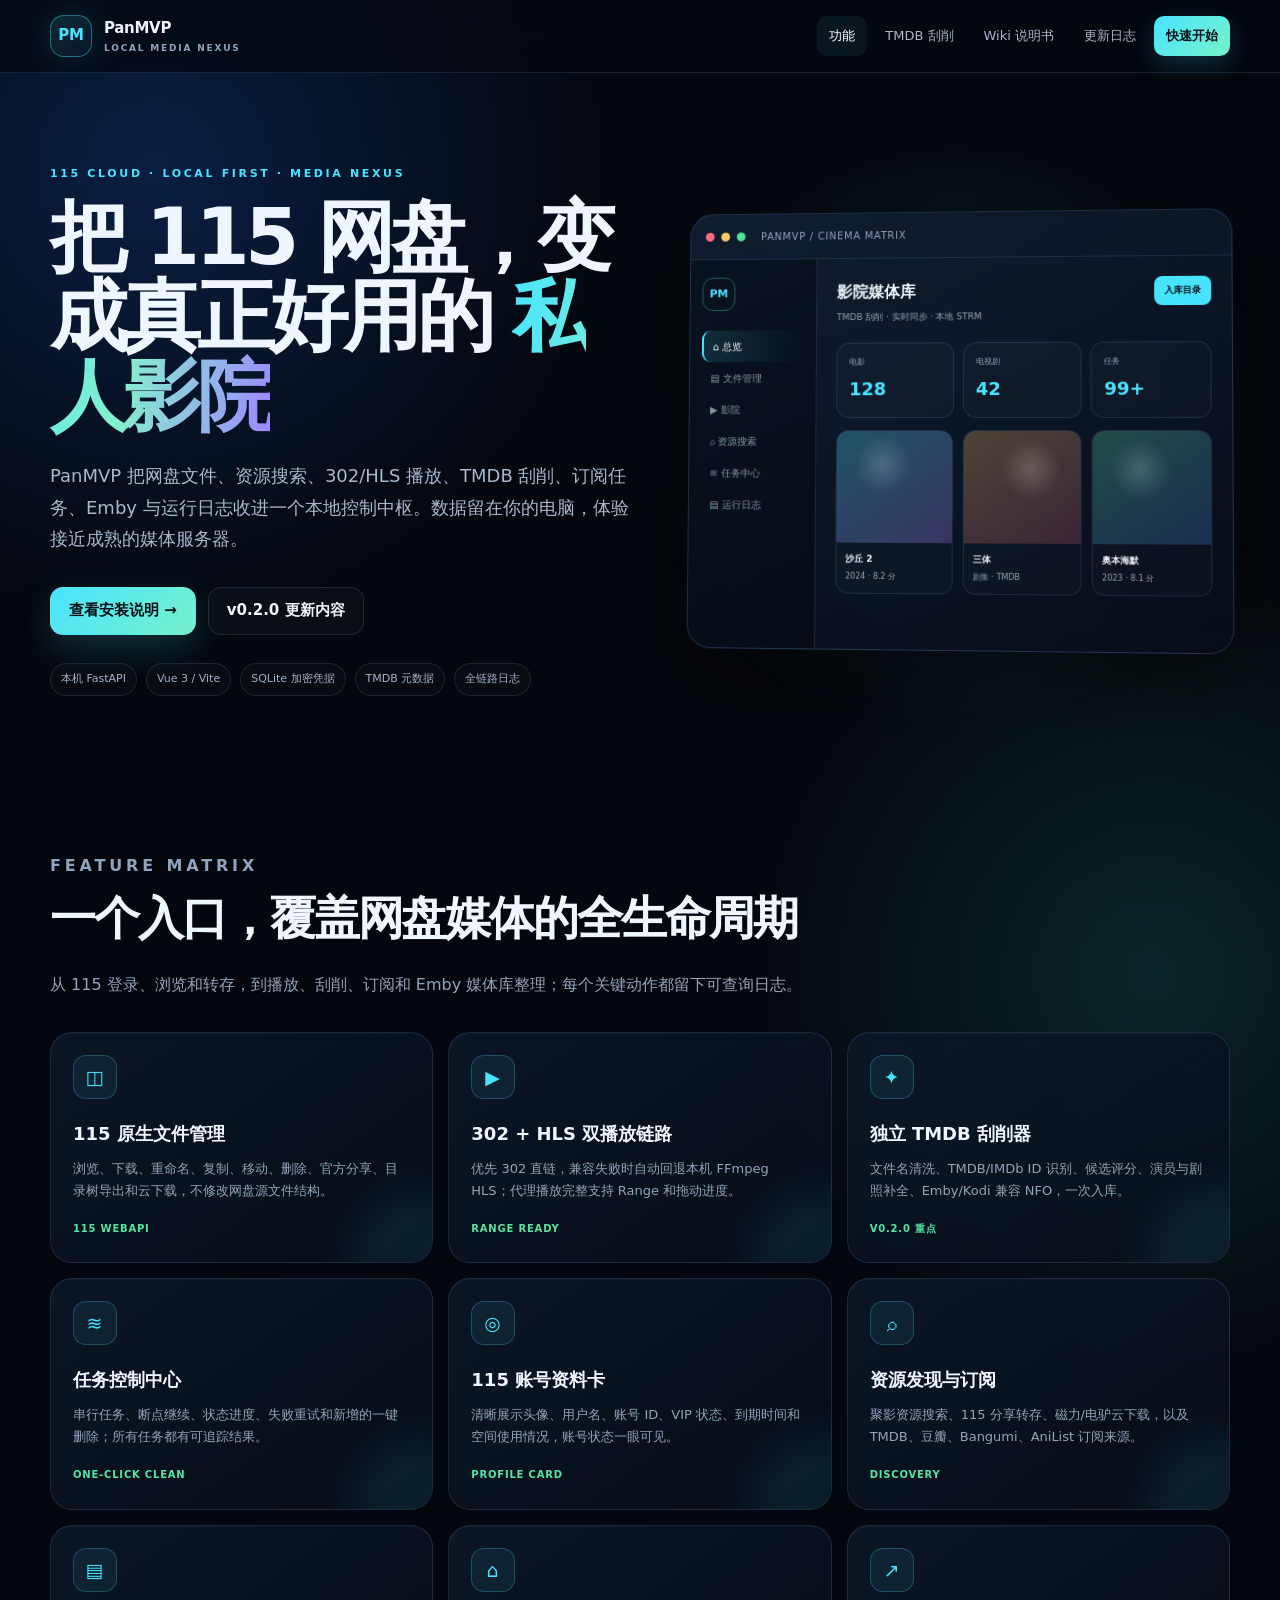
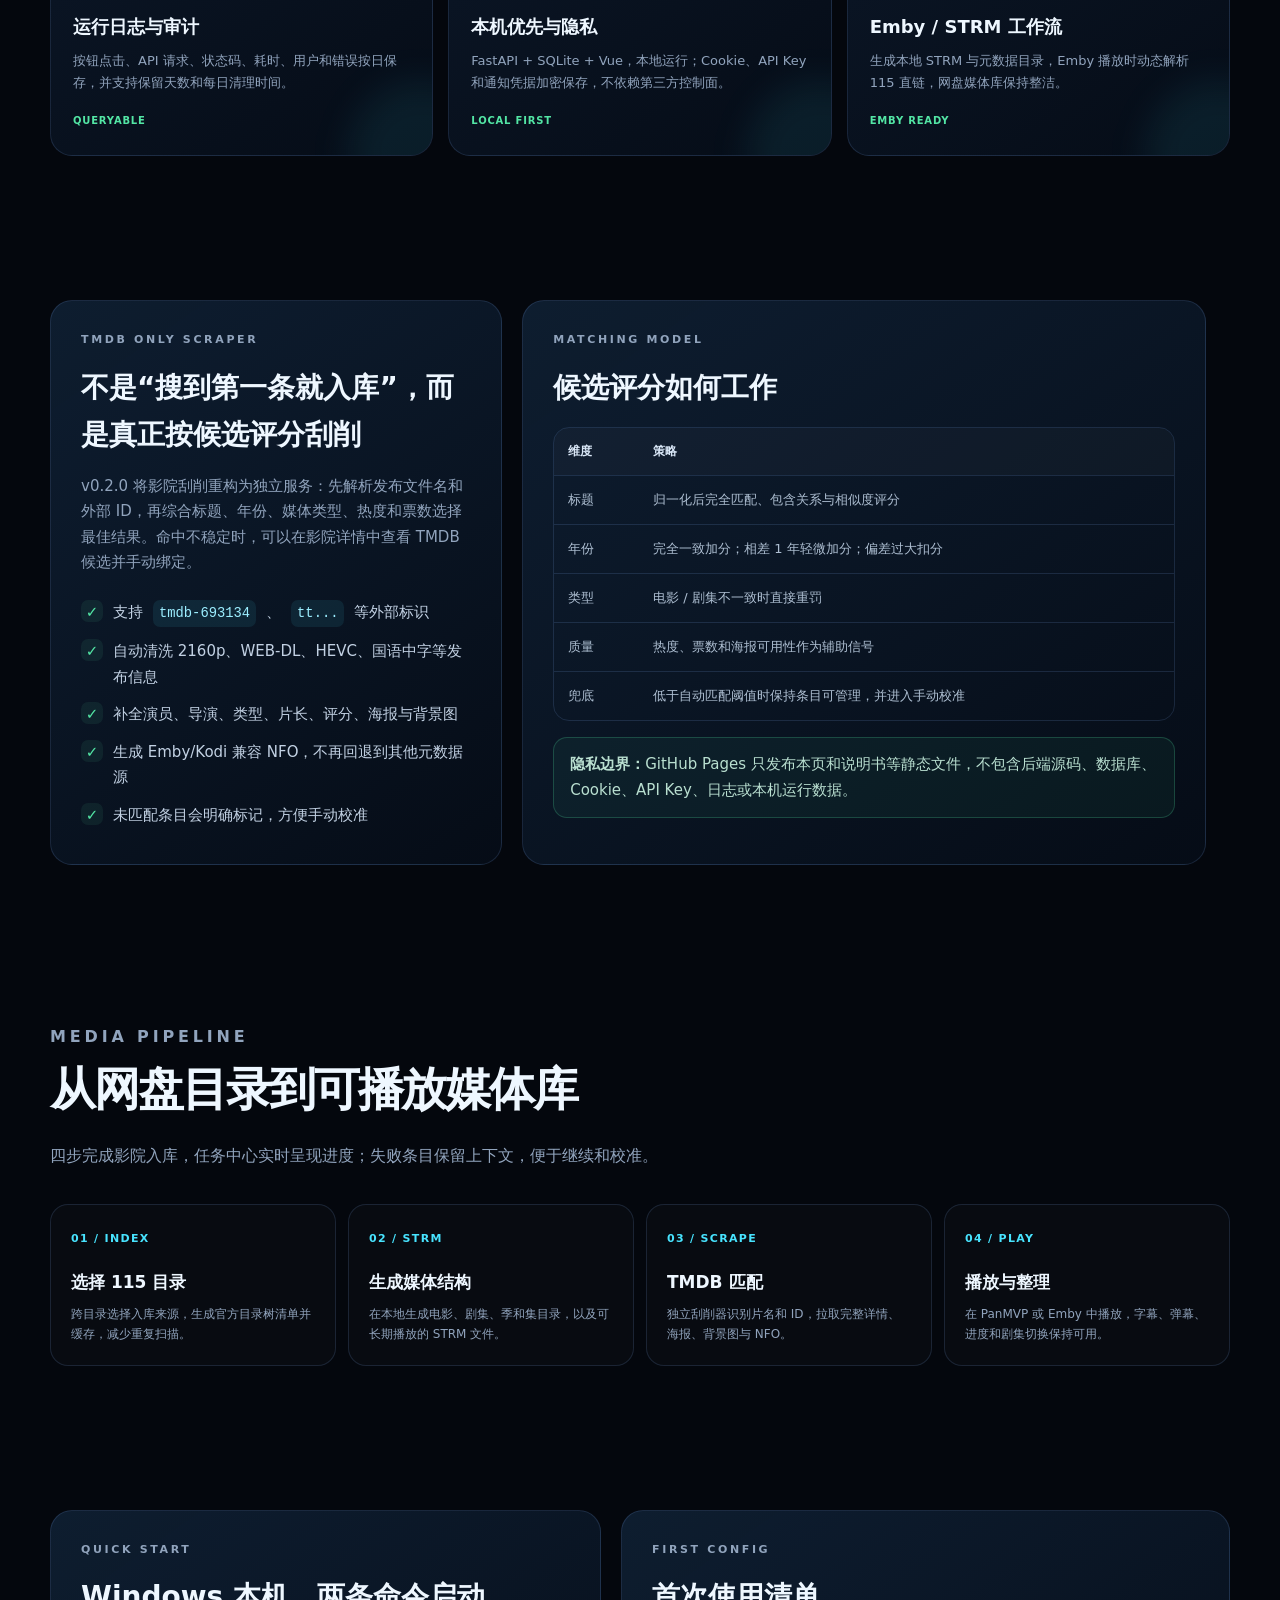
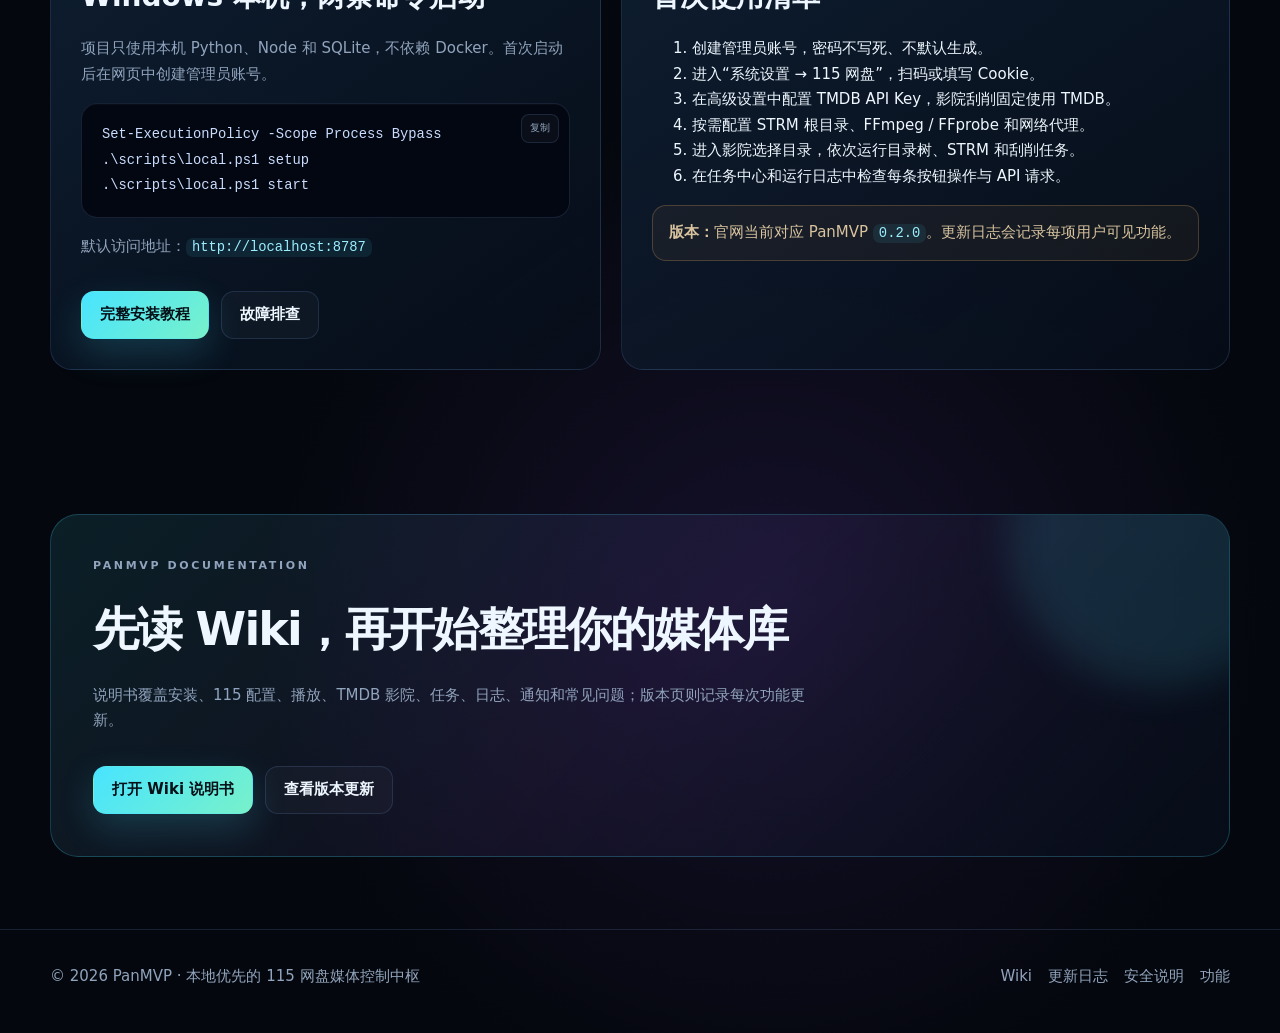
==== index.html @ 7ef70c84 "feat: publish PanMVP official site v0.2.0" ====
<!doctype html>
<html lang="zh-CN">
<head>
  <meta charset="utf-8" />
  <meta name="viewport" content="width=device-width, initial-scale=1" />
  <meta name="theme-color" content="#04070d" />
  <meta name="description" content="PanMVP 是本地优先的 115 网盘媒体网关，整合文件管理、TMDB 影院刮削、302/HLS 播放、订阅、Emby 与全链路运行日志。" />
  <title>PanMVP · 本地优先的 115 网盘私人影院</title>
  <link rel="icon" href="data:image/svg+xml,<svg xmlns=%22http://www.w3.org/2000/svg%22 viewBox=%220 0 64 64%22><rect width=%2264%22 height=%2264%22 rx=%2218%22 fill=%22%2307101c%22/><path d=%22M16 42V22h7l9 12 9-12h7v20h-7V32l-9 12-9-12v10z%22 fill=%22%2348e4ff%22/></svg>" />
  <link rel="stylesheet" href="./assets/styles.css" />
</head>
<body data-page="home">
  <header class="site-header">
    <div class="container header-inner">
      <a class="brand" href="./index.html" aria-label="PanMVP 首页">
        <span class="brand-mark">PM</span>
        <span>PanMVP<small>LOCAL MEDIA NEXUS</small></span>
      </a>
      <button class="nav-toggle" type="button" aria-label="打开导航" aria-expanded="false">☰</button>
      <nav class="site-nav" aria-label="主导航">
        <a class="active" href="#features">功能</a>
        <a href="#scraping">TMDB 刮削</a>
        <a href="./guide.html">Wiki 说明书</a>
        <a href="./changelog.html">更新日志</a>
        <a class="nav-cta" href="#quickstart">快速开始</a>
      </nav>
    </div>
  </header>

  <main>
    <section class="hero">
      <div class="container hero-grid">
        <div>
          <p class="eyebrow">115 CLOUD · LOCAL FIRST · MEDIA NEXUS</p>
          <h1>把 115 网盘，变成真正好用的 <span>私人影院</span></h1>
          <p class="hero-copy">PanMVP 把网盘文件、资源搜索、302/HLS 播放、TMDB 刮削、订阅任务、Emby 与运行日志收进一个本地控制中枢。数据留在你的电脑，体验接近成熟的媒体服务器。</p>
          <div class="hero-actions">
            <a class="button primary" href="./guide.html#quickstart">查看安装说明 →</a>
            <a class="button" href="./changelog.html">v0.2.0 更新内容</a>
          </div>
          <div class="hero-badges">
            <span class="pill">本机 FastAPI</span>
            <span class="pill">Vue 3 / Vite</span>
            <span class="pill">SQLite 加密凭据</span>
            <span class="pill">TMDB 元数据</span>
            <span class="pill">全链路日志</span>
          </div>
        </div>

        <div class="hero-visual" aria-label="PanMVP 界面预览">
          <div class="app-window">
            <div class="window-bar">
              <i class="window-dot"></i><i class="window-dot"></i><i class="window-dot"></i>
              <span class="window-title">PANMVP / CINEMA MATRIX</span>
            </div>
            <div class="app-layout">
              <aside class="mock-nav">
                <div class="mock-logo">PM</div>
                <div class="mock-link active">⌂ 总览</div>
                <div class="mock-link">▤ 文件管理</div>
                <div class="mock-link">▶ 影院</div>
                <div class="mock-link">⌕ 资源搜索</div>
                <div class="mock-link">≋ 任务中心</div>
                <div class="mock-link">▤ 运行日志</div>
              </aside>
              <div class="mock-main">
                <div class="mock-head">
                  <div><h3>影院媒体库</h3><p>TMDB 刮削 · 实时同步 · 本地 STRM</p></div>
                  <span class="mock-button">入库目录</span>
                </div>
                <div class="mock-metrics">
                  <div class="mock-metric"><small>电影</small><strong>128</strong></div>
                  <div class="mock-metric"><small>电视剧</small><strong>42</strong></div>
                  <div class="mock-metric"><small>任务</small><strong>99+</strong></div>
                </div>
                <div class="mock-cards">
                  <article class="mock-card"><div class="mock-poster"></div><div><strong>沙丘 2</strong><span>2024 · 8.2 分</span></div></article>
                  <article class="mock-card"><div class="mock-poster"></div><div><strong>三体</strong><span>剧集 · TMDB</span></div></article>
                  <article class="mock-card"><div class="mock-poster"></div><div><strong>奥本海默</strong><span>2023 · 8.1 分</span></div></article>
                </div>
              </div>
            </div>
          </div>
        </div>
      </div>
    </section>

    <section class="section" id="features">
      <div class="container">
        <div class="section-head">
          <p class="eyebrow">FEATURE MATRIX</p>
          <h2>一个入口，覆盖网盘媒体的全生命周期</h2>
          <p>从 115 登录、浏览和转存，到播放、刮削、订阅和 Emby 媒体库整理；每个关键动作都留下可查询日志。</p>
        </div>
        <div class="feature-grid">
          <article class="feature-card"><div class="feature-icon">◫</div><h3>115 原生文件管理</h3><p>浏览、下载、重命名、复制、移动、删除、官方分享、目录树导出和云下载，不修改网盘源文件结构。</p><span class="tag">115 WEBAPI</span></article>
          <article class="feature-card"><div class="feature-icon">▶</div><h3>302 + HLS 双播放链路</h3><p>优先 302 直链，兼容失败时自动回退本机 FFmpeg HLS；代理播放完整支持 Range 和拖动进度。</p><span class="tag">RANGE READY</span></article>
          <article class="feature-card"><div class="feature-icon">✦</div><h3>独立 TMDB 刮削器</h3><p>文件名清洗、TMDB/IMDb ID 识别、候选评分、演员与剧照补全、Emby/Kodi 兼容 NFO，一次入库。</p><span class="tag">V0.2.0 重点</span></article>
          <article class="feature-card"><div class="feature-icon">≋</div><h3>任务控制中心</h3><p>串行任务、断点继续、状态进度、失败重试和新增的一键删除；所有任务都有可追踪结果。</p><span class="tag">ONE-CLICK CLEAN</span></article>
          <article class="feature-card"><div class="feature-icon">◎</div><h3>115 账号资料卡</h3><p>清晰展示头像、用户名、账号 ID、VIP 状态、到期时间和空间使用情况，账号状态一眼可见。</p><span class="tag">PROFILE CARD</span></article>
          <article class="feature-card"><div class="feature-icon">⌕</div><h3>资源发现与订阅</h3><p>聚影资源搜索、115 分享转存、磁力/电驴云下载，以及 TMDB、豆瓣、Bangumi、AniList 订阅来源。</p><span class="tag">DISCOVERY</span></article>
          <article class="feature-card"><div class="feature-icon">▤</div><h3>运行日志与审计</h3><p>按钮点击、API 请求、状态码、耗时、用户和错误按日保存，并支持保留天数和每日清理时间。</p><span class="tag">QUERYABLE</span></article>
          <article class="feature-card"><div class="feature-icon">⌂</div><h3>本机优先与隐私</h3><p>FastAPI + SQLite + Vue，本地运行；Cookie、API Key 和通知凭据加密保存，不依赖第三方控制面。</p><span class="tag">LOCAL FIRST</span></article>
          <article class="feature-card"><div class="feature-icon">↗</div><h3>Emby / STRM 工作流</h3><p>生成本地 STRM 与元数据目录，Emby 播放时动态解析 115 直链，网盘媒体库保持整洁。</p><span class="tag">EMBY READY</span></article>
        </div>
      </div>
    </section>

    <section class="section" id="scraping">
      <div class="container split">
        <div class="spotlight">
          <p class="eyebrow">TMDB ONLY SCRAPER</p>
          <h3>不是“搜到第一条就入库”，而是真正按候选评分刮削</h3>
          <p>v0.2.0 将影院刮削重构为独立服务：先解析发布文件名和外部 ID，再综合标题、年份、媒体类型、热度和票数选择最佳结果。命中不稳定时，可以在影院详情中查看 TMDB 候选并手动绑定。</p>
          <ul class="check-list">
            <li>支持 <code>tmdb-693134</code>、<code>tt...</code> 等外部标识</li>
            <li>自动清洗 2160p、WEB-DL、HEVC、国语中字等发布信息</li>
            <li>补全演员、导演、类型、片长、评分、海报与背景图</li>
            <li>生成 Emby/Kodi 兼容 NFO，不再回退到其他元数据源</li>
            <li>未匹配条目会明确标记，方便手动校准</li>
          </ul>
        </div>
        <div class="spotlight">
          <p class="eyebrow">MATCHING MODEL</p>
          <h3>候选评分如何工作</h3>
          <div class="table-wrap">
            <table>
              <thead><tr><th>维度</th><th>策略</th></tr></thead>
              <tbody>
                <tr><td>标题</td><td>归一化后完全匹配、包含关系与相似度评分</td></tr>
                <tr><td>年份</td><td>完全一致加分；相差 1 年轻微加分；偏差过大扣分</td></tr>
                <tr><td>类型</td><td>电影 / 剧集不一致时直接重罚</td></tr>
                <tr><td>质量</td><td>热度、票数和海报可用性作为辅助信号</td></tr>
                <tr><td>兜底</td><td>低于自动匹配阈值时保持条目可管理，并进入手动校准</td></tr>
              </tbody>
            </table>
          </div>
          <div class="notice safe"><strong>隐私边界：</strong>GitHub Pages 只发布本页和说明书等静态文件，不包含后端源码、数据库、Cookie、API Key、日志或本机运行数据。</div>
        </div>
      </div>
    </section>

    <section class="section">
      <div class="container">
        <div class="section-head">
          <p class="eyebrow">MEDIA PIPELINE</p>
          <h2>从网盘目录到可播放媒体库</h2>
          <p>四步完成影院入库，任务中心实时呈现进度；失败条目保留上下文，便于继续和校准。</p>
        </div>
        <div class="flow">
          <article class="flow-step"><b>01 / INDEX</b><h3>选择 115 目录</h3><p>跨目录选择入库来源，生成官方目录树清单并缓存，减少重复扫描。</p></article>
          <article class="flow-step"><b>02 / STRM</b><h3>生成媒体结构</h3><p>在本地生成电影、剧集、季和集目录，以及可长期播放的 STRM 文件。</p></article>
          <article class="flow-step"><b>03 / SCRAPE</b><h3>TMDB 匹配</h3><p>独立刮削器识别片名和 ID，拉取完整详情、海报、背景图与 NFO。</p></article>
          <article class="flow-step"><b>04 / PLAY</b><h3>播放与整理</h3><p>在 PanMVP 或 Emby 中播放，字幕、弹幕、进度和剧集切换保持可用。</p></article>
        </div>
      </div>
    </section>

    <section class="section" id="quickstart">
      <div class="container split">
        <div class="spotlight">
          <p class="eyebrow">QUICK START</p>
          <h3>Windows 本机，两条命令启动</h3>
          <p>项目只使用本机 Python、Node 和 SQLite，不依赖 Docker。首次启动后在网页中创建管理员账号。</p>
          <pre><code>Set-ExecutionPolicy -Scope Process Bypass
.\scripts\local.ps1 setup
.\scripts\local.ps1 start</code></pre>
          <p>默认访问地址：<code>http://localhost:8787</code></p>
          <div class="hero-actions"><a class="button primary" href="./guide.html#installation">完整安装教程</a><a class="button" href="./guide.html#troubleshooting">故障排查</a></div>
        </div>
        <div class="spotlight">
          <p class="eyebrow">FIRST CONFIG</p>
          <h3>首次使用清单</h3>
          <ol>
            <li>创建管理员账号，密码不写死、不默认生成。</li>
            <li>进入“系统设置 → 115 网盘”，扫码或填写 Cookie。</li>
            <li>在高级设置中配置 TMDB API Key，影院刮削固定使用 TMDB。</li>
            <li>按需配置 STRM 根目录、FFmpeg / FFprobe 和网络代理。</li>
            <li>进入影院选择目录，依次运行目录树、STRM 和刮削任务。</li>
            <li>在任务中心和运行日志中检查每条按钮操作与 API 请求。</li>
          </ol>
          <div class="notice"><strong>版本：</strong>官网当前对应 PanMVP <code>0.2.0</code>。更新日志会记录每项用户可见功能。</div>
        </div>
      </div>
    </section>

    <section class="section">
      <div class="container cta-band">
        <p class="eyebrow">PANMVP DOCUMENTATION</p>
        <h2>先读 Wiki，再开始整理你的媒体库</h2>
        <p>说明书覆盖安装、115 配置、播放、TMDB 影院、任务、日志、通知和常见问题；版本页则记录每次功能更新。</p>
        <div class="hero-actions"><a class="button primary" href="./guide.html">打开 Wiki 说明书</a><a class="button" href="./changelog.html">查看版本更新</a></div>
      </div>
    </section>
  </main>

  <footer class="site-footer">
    <div class="container footer-inner">
      <div>© <span data-year></span> PanMVP · 本地优先的 115 网盘媒体控制中枢</div>
      <div class="footer-links"><a href="./guide.html">Wiki</a><a href="./changelog.html">更新日志</a><a href="./guide.html#security">安全说明</a><a href="#features">功能</a></div>
    </div>
  </footer>
  <script src="./assets/site.js" defer></script>
</body>
</html>
---- assets/styles.css ----
:root {
  color-scheme: dark;
  --bg: #04070d;
  --bg-soft: #07101c;
  --panel: rgba(11, 22, 38, .78);
  --panel-strong: rgba(11, 24, 42, .94);
  --line: rgba(137, 180, 255, .15);
  --line-strong: rgba(72, 220, 255, .42);
  --text: #eef7ff;
  --muted: #91a4bd;
  --cyan: #48e4ff;
  --blue: #4f8dff;
  --green: #53e6a5;
  --violet: #a77bff;
  --orange: #ffbb63;
  --red: #ff6f8d;
  --shadow: 0 28px 80px rgba(0, 0, 0, .42);
  --radius: 22px;
  --max: 1180px;
}
* { box-sizing: border-box; }
html { scroll-behavior: smooth; }
body {
  margin: 0;
  min-height: 100vh;
  overflow-x: hidden;
  background:
    radial-gradient(circle at 12% 4%, rgba(31, 112, 255, .22), transparent 29rem),
    radial-gradient(circle at 90% 23%, rgba(58, 231, 213, .13), transparent 26rem),
    radial-gradient(circle at 60% 90%, rgba(144, 83, 255, .12), transparent 32rem),
    var(--bg);
  color: var(--text);
  font: 15px/1.7 Inter, "PingFang SC", "Microsoft YaHei", system-ui, -apple-system, sans-serif;
}
body::before {
  content: "";
  position: fixed;
  inset: 0;
  pointer-events: none;
  opacity: .34;
  background-image:
    linear-gradient(rgba(255,255,255,.022) 1px, transparent 1px),
    linear-gradient(90deg, rgba(255,255,255,.022) 1px, transparent 1px);
  background-size: 48px 48px;
  mask-image: linear-gradient(to bottom, black, transparent 86%);
}
a { color: inherit; text-decoration: none; }
button, input { font: inherit; }
button { color: inherit; }
img, svg { max-width: 100%; }
code, pre { font-family: "Cascadia Code", "SFMono-Regular", Consolas, monospace; }
pre {
  position: relative;
  margin: 16px 0;
  padding: 18px 20px;
  overflow: auto;
  border: 1px solid var(--line);
  border-radius: 16px;
  background: #030711;
  color: #c9ddff;
  box-shadow: inset 0 1px 0 rgba(255,255,255,.025);
}
code {
  padding: 2px 6px;
  border-radius: 7px;
  background: rgba(72, 228, 255, .085);
  color: #9ceeff;
  font-size: .92em;
}
pre code { padding: 0; background: transparent; color: inherit; }
.container { width: min(calc(100% - 40px), var(--max)); margin: 0 auto; }
.site-header {
  position: sticky;
  top: 0;
  z-index: 50;
  border-bottom: 1px solid var(--line);
  background: rgba(4, 8, 16, .76);
  backdrop-filter: blur(22px);
}
.header-inner { min-height: 72px; display: flex; align-items: center; gap: 24px; }
.brand { display: flex; align-items: center; gap: 12px; font-weight: 900; letter-spacing: -.02em; }
.brand-mark {
  width: 42px;
  height: 42px;
  display: grid;
  place-items: center;
  border: 1px solid rgba(72,228,255,.4);
  border-radius: 14px;
  color: var(--cyan);
  background: linear-gradient(145deg, rgba(72,228,255,.15), rgba(79,141,255,.08));
  box-shadow: 0 0 30px rgba(72,228,255,.13);
}
.brand small { display: block; color: var(--muted); font-size: 9px; letter-spacing: .2em; font-weight: 700; }
.site-nav { margin-left: auto; display: flex; align-items: center; gap: 6px; }
.site-nav a {
  padding: 9px 12px;
  border-radius: 10px;
  color: #a9b8cd;
  font-size: 13px;
  transition: .2s ease;
}
.site-nav a:hover, .site-nav a.active { color: white; background: rgba(72,228,255,.07); }
.site-nav .nav-cta {
  color: #061018;
  background: linear-gradient(135deg, var(--cyan), #78f1ca);
  font-weight: 800;
  box-shadow: 0 8px 24px rgba(72,228,255,.18);
}
.nav-toggle {
  display: none;
  margin-left: auto;
  width: 42px;
  height: 42px;
  border: 1px solid var(--line);
  border-radius: 12px;
  background: rgba(255,255,255,.025);
}
.hero { position: relative; padding: 92px 0 70px; }
.hero-grid { display: grid; grid-template-columns: minmax(0, 1.03fr) minmax(360px, .97fr); gap: 54px; align-items: center; }
.eyebrow { margin: 0 0 14px; color: var(--cyan); font-size: 11px; font-weight: 900; letter-spacing: .24em; text-transform: uppercase; }
.hero h1 { margin: 0; max-width: 760px; font-size: clamp(42px, 6.4vw, 78px); line-height: 1.02; letter-spacing: -.06em; }
.hero h1 span { color: transparent; background: linear-gradient(100deg, var(--cyan), #85f0cd 48%, #9d88ff); background-clip: text; -webkit-background-clip: text; }
.hero-copy { max-width: 690px; margin: 24px 0 0; color: #a8b8cf; font-size: 18px; line-height: 1.75; }
.hero-actions { display: flex; gap: 12px; flex-wrap: wrap; margin-top: 32px; }
.button {
  display: inline-flex;
  align-items: center;
  justify-content: center;
  gap: 8px;
  min-height: 48px;
  padding: 0 18px;
  border: 1px solid var(--line);
  border-radius: 13px;
  background: rgba(255,255,255,.026);
  cursor: pointer;
  font-weight: 760;
  transition: .22s ease;
}
.button:hover { transform: translateY(-2px); border-color: var(--line-strong); }
.button.primary { color: #051018; background: linear-gradient(135deg, var(--cyan), #78f1ca); border-color: transparent; box-shadow: 0 14px 36px rgba(72,228,255,.18); }
.hero-badges { display: flex; gap: 9px; flex-wrap: wrap; margin-top: 28px; }
.pill { padding: 6px 10px; border: 1px solid var(--line); border-radius: 999px; color: #9fb3cd; background: rgba(255,255,255,.02); font-size: 11px; }
.hero-visual { position: relative; }
.hero-visual::before { content: ""; position: absolute; inset: -20%; background: radial-gradient(circle, rgba(72,228,255,.16), transparent 62%); filter: blur(18px); }
.app-window {
  position: relative;
  overflow: hidden;
  border: 1px solid rgba(123,178,255,.19);
  border-radius: 24px;
  background: linear-gradient(155deg, rgba(15,29,49,.94), rgba(6,12,23,.94));
  box-shadow: var(--shadow);
  transform: perspective(1300px) rotateY(-4deg) rotateX(2deg);
}
.window-bar { display: flex; align-items: center; gap: 7px; height: 46px; padding: 0 15px; border-bottom: 1px solid var(--line); }
.window-dot { width: 9px; height: 9px; border-radius: 50%; background: #ff6d82; }
.window-dot:nth-child(2) { background: #ffca65; }
.window-dot:nth-child(3) { background: #51df9b; }
.window-title { margin-left: 9px; color: var(--muted); font-size: 10px; letter-spacing: .08em; }
.app-layout { display: grid; grid-template-columns: 130px 1fr; min-height: 392px; }
.mock-nav { padding: 18px 12px; border-right: 1px solid var(--line); background: rgba(2,7,14,.42); }
.mock-logo { width: 34px; height: 34px; display: grid; place-items: center; margin-bottom: 20px; border: 1px solid rgba(72,228,255,.35); border-radius: 11px; color: var(--cyan); font-size: 11px; font-weight: 900; }
.mock-link { height: 32px; display: flex; align-items: center; gap: 8px; padding: 0 9px; border-radius: 9px; color: #8395ad; font-size: 10px; }
.mock-link.active { color: white; background: linear-gradient(90deg, rgba(72,228,255,.13), transparent); border-left: 2px solid var(--cyan); }
.mock-main { padding: 20px; }
.mock-head { display: flex; justify-content: space-between; align-items: start; gap: 12px; }
.mock-head h3 { margin: 0; font-size: 16px; }
.mock-head p { margin: 5px 0 0; color: var(--muted); font-size: 9px; }
.mock-button { padding: 7px 10px; border-radius: 8px; color: #061018; background: var(--cyan); font-size: 9px; font-weight: 800; }
.mock-metrics { display: grid; grid-template-columns: repeat(3, 1fr); gap: 9px; margin-top: 18px; }
.mock-metric { padding: 12px; border: 1px solid var(--line); border-radius: 13px; background: rgba(255,255,255,.018); }
.mock-metric small { display: block; color: var(--muted); font-size: 8px; }
.mock-metric strong { display: block; margin-top: 5px; color: var(--cyan); font-size: 18px; }
.mock-cards { display: grid; grid-template-columns: repeat(3, 1fr); gap: 10px; margin-top: 12px; }
.mock-card { overflow: hidden; border: 1px solid var(--line); border-radius: 13px; background: rgba(255,255,255,.018); }
.mock-poster { height: 112px; background: linear-gradient(145deg, rgba(72,228,255,.28), rgba(167,123,255,.28)), radial-gradient(circle at 40% 30%, rgba(255,255,255,.2), transparent 28%); }
.mock-card:nth-child(2) .mock-poster { background: linear-gradient(145deg, rgba(255,187,99,.26), rgba(255,111,141,.18)), radial-gradient(circle at 58% 34%, rgba(255,255,255,.2), transparent 30%); }
.mock-card:nth-child(3) .mock-poster { background: linear-gradient(145deg, rgba(83,230,165,.25), rgba(79,141,255,.22)), radial-gradient(circle at 40% 34%, rgba(255,255,255,.2), transparent 30%); }
.mock-card div { padding: 9px; }
.mock-card strong { display: block; font-size: 9px; white-space: nowrap; overflow: hidden; text-overflow: ellipsis; }
.mock-card span { display: block; margin-top: 3px; color: var(--muted); font-size: 8px; }
.section { padding: 72px 0; }
.section-head { max-width: 760px; margin-bottom: 34px; }
.section-head h2 { margin: 0; font-size: clamp(30px, 4vw, 46px); letter-spacing: -.045em; }
.section-head p { margin: 14px 0 0; color: var(--muted); font-size: 16px; }
.feature-grid { display: grid; grid-template-columns: repeat(3, minmax(0, 1fr)); gap: 15px; }
.feature-card {
  position: relative;
  min-height: 220px;
  padding: 22px;
  overflow: hidden;
  border: 1px solid var(--line);
  border-radius: var(--radius);
  background: linear-gradient(145deg, rgba(13,25,43,.82), rgba(7,14,26,.78));
  box-shadow: inset 0 1px 0 rgba(255,255,255,.025);
  transition: .25s ease;
}
.feature-card:hover { transform: translateY(-4px); border-color: rgba(72,228,255,.3); box-shadow: 0 22px 60px rgba(0,0,0,.28); }
.feature-card::after { content: ""; position: absolute; width: 150px; height: 150px; right: -65px; bottom: -75px; border-radius: 50%; background: rgba(72,228,255,.08); filter: blur(18px); }
.feature-icon { width: 44px; height: 44px; display: grid; place-items: center; border: 1px solid rgba(72,228,255,.24); border-radius: 13px; color: var(--cyan); background: rgba(72,228,255,.07); font-size: 19px; }
.feature-card h3 { margin: 20px 0 8px; font-size: 18px; }
.feature-card p { margin: 0; color: var(--muted); font-size: 13px; }
.feature-card .tag { display: inline-block; margin-top: 18px; color: var(--green); font-size: 10px; font-weight: 800; letter-spacing: .08em; }
.split { display: grid; grid-template-columns: .95fr 1.05fr; gap: 20px; align-items: stretch; }
.spotlight { padding: 30px; border: 1px solid var(--line); border-radius: var(--radius); background: linear-gradient(145deg, rgba(16,33,54,.86), rgba(7,14,26,.78)); }
.spotlight h3 { margin: 0 0 12px; font-size: 28px; }
.spotlight p { color: var(--muted); }
.check-list { display: grid; gap: 12px; padding: 0; margin: 24px 0 0; list-style: none; }
.check-list li { display: flex; gap: 10px; color: #c2d1e3; }
.check-list li::before { content: "✓"; flex: none; width: 22px; height: 22px; display: grid; place-items: center; border-radius: 7px; color: var(--green); background: rgba(83,230,165,.08); font-weight: 900; }
.flow { display: grid; grid-template-columns: repeat(4, 1fr); gap: 12px; }
.flow-step { min-height: 160px; padding: 20px; border: 1px solid var(--line); border-radius: 18px; background: rgba(255,255,255,.018); }
.flow-step b { color: var(--cyan); font-size: 11px; letter-spacing: .12em; }
.flow-step h3 { margin: 18px 0 7px; font-size: 17px; }
.flow-step p { margin: 0; color: var(--muted); font-size: 12px; }
.quote {
  padding: 26px 28px;
  border: 1px solid rgba(83,230,165,.2);
  border-radius: var(--radius);
  background: linear-gradient(135deg, rgba(83,230,165,.08), rgba(72,228,255,.04));
}
.quote strong { color: var(--green); }
.quote p { margin: 8px 0 0; color: #b8c9dc; }
.cta-band { position: relative; overflow: hidden; padding: 42px; border: 1px solid rgba(72,228,255,.22); border-radius: 28px; background: linear-gradient(135deg, rgba(72,228,255,.11), rgba(167,123,255,.08), rgba(7,14,26,.88)); }
.cta-band::after { content: ""; position: absolute; width: 300px; height: 300px; right: -80px; top: -130px; border-radius: 50%; background: rgba(72,228,255,.12); filter: blur(20px); }
.cta-band h2 { position: relative; margin: 0; font-size: clamp(28px, 4vw, 46px); letter-spacing: -.04em; }
.cta-band p { position: relative; max-width: 720px; color: var(--muted); }
.cta-band .hero-actions { position: relative; }
.site-footer { padding: 34px 0 44px; border-top: 1px solid var(--line); color: var(--muted); }
.footer-inner { display: flex; align-items: center; justify-content: space-between; gap: 20px; flex-wrap: wrap; }
.footer-links { display: flex; gap: 16px; flex-wrap: wrap; }
.footer-links a:hover { color: var(--cyan); }
.doc-layout { display: grid; grid-template-columns: 250px minmax(0, 1fr); gap: 28px; padding: 44px 0 72px; }
.doc-sidebar { position: sticky; top: 96px; align-self: start; padding: 16px; border: 1px solid var(--line); border-radius: 18px; background: rgba(9,18,31,.74); backdrop-filter: blur(16px); }
.doc-sidebar strong { display: block; margin: 4px 8px 12px; font-size: 12px; color: #c9d8ea; }
.doc-sidebar a { display: block; padding: 8px 9px; border-radius: 9px; color: var(--muted); font-size: 12px; }
.doc-sidebar a:hover { color: white; background: rgba(72,228,255,.07); }
.doc-content { min-width: 0; }
.doc-hero { padding: 32px; border: 1px solid var(--line); border-radius: 24px; background: linear-gradient(145deg, rgba(14,29,48,.84), rgba(7,14,26,.8)); }
.doc-hero h1 { margin: 0; font-size: clamp(34px, 5vw, 56px); letter-spacing: -.05em; }
.doc-hero p { max-width: 760px; margin: 14px 0 0; color: var(--muted); }
.doc-section { scroll-margin-top: 100px; margin-top: 22px; padding: 26px; border: 1px solid var(--line); border-radius: 20px; background: rgba(9,18,31,.63); }
.doc-section h2 { margin: 0 0 14px; font-size: 26px; }
.doc-section h3 { margin: 26px 0 8px; font-size: 18px; }
.doc-section p, .doc-section li { color: #aebfd2; }
.doc-section ul, .doc-section ol { padding-left: 20px; }
.notice { margin: 16px 0; padding: 14px 16px; border: 1px solid rgba(255,187,99,.22); border-radius: 14px; background: rgba(255,187,99,.055); color: #d9c49f; }
.notice.safe { border-color: rgba(83,230,165,.22); background: rgba(83,230,165,.055); color: #b9dfd0; }
.table-wrap { overflow: auto; margin: 16px 0; border: 1px solid var(--line); border-radius: 16px; }
table { width: 100%; border-collapse: collapse; min-width: 620px; }
th, td { padding: 13px 14px; border-bottom: 1px solid var(--line); text-align: left; vertical-align: top; }
th { color: #d9e7f7; background: rgba(255,255,255,.025); font-size: 12px; }
td { color: #aebfd2; font-size: 13px; }
tr:last-child td { border-bottom: 0; }
.copy-button { position: absolute; top: 10px; right: 10px; padding: 5px 8px; border: 1px solid var(--line); border-radius: 8px; color: var(--muted); background: rgba(255,255,255,.03); cursor: pointer; font-size: 10px; }
.copy-button:hover { color: var(--cyan); border-color: var(--line-strong); }
.release { position: relative; margin: 18px 0; padding: 26px 26px 26px 34px; border: 1px solid var(--line); border-radius: 20px; background: rgba(9,18,31,.65); }
.release::before { content: ""; position: absolute; left: 16px; top: 30px; width: 7px; height: 7px; border-radius: 50%; background: var(--cyan); box-shadow: 0 0 16px var(--cyan); }
.release h2 { margin: 0 0 4px; font-size: 25px; }
.release time { color: var(--muted); font-size: 12px; }
.release-grid { display: grid; grid-template-columns: repeat(3, 1fr); gap: 15px; margin-top: 22px; }
.release-grid div { padding: 16px; border: 1px solid var(--line); border-radius: 15px; background: rgba(255,255,255,.017); }
.release-grid strong { display: block; margin-bottom: 8px; color: var(--cyan); }
.release-grid ul { margin: 0; padding-left: 18px; color: var(--muted); font-size: 12px; }
.tag-new { display: inline-block; margin-left: 8px; padding: 3px 7px; border-radius: 999px; color: #04140f; background: var(--green); font-size: 9px; font-weight: 900; vertical-align: middle; }
.anchor-nav { display: none; }
@media (max-width: 980px) {
  .hero-grid, .split, .doc-layout { grid-template-columns: 1fr; }
  .hero { padding-top: 64px; }
  .hero-visual { max-width: 720px; }
  .app-window { transform: none; }
  .feature-grid { grid-template-columns: repeat(2, minmax(0, 1fr)); }
  .flow { grid-template-columns: repeat(2, 1fr); }
  .release-grid { grid-template-columns: 1fr; }
  .doc-sidebar { position: static; display: grid; grid-template-columns: repeat(2, 1fr); }
}
@media (max-width: 700px) {
  .container { width: min(calc(100% - 26px), var(--max)); }
  .header-inner { min-height: 64px; }
  .nav-toggle { display: block; }
  .site-nav { position: absolute; top: 64px; left: 13px; right: 13px; display: none; margin: 0; padding: 12px; border: 1px solid var(--line); border-radius: 16px; background: rgba(5,10,19,.97); box-shadow: var(--shadow); }
  .site-nav.open { display: grid; }
  .site-nav a { padding: 11px 12px; }
  .hero { padding: 52px 0 40px; }
  .hero h1 { font-size: 43px; }
  .hero-copy { font-size: 15px; }
  .app-layout { grid-template-columns: 82px 1fr; min-height: 330px; }
  .mock-nav { padding: 13px 7px; }
  .mock-link { padding: 0 6px; font-size: 8px; }
  .mock-main { padding: 14px; }
  .mock-cards { grid-template-columns: repeat(2, 1fr); }
  .mock-card:nth-child(3) { display: none; }
  .feature-grid, .flow { grid-template-columns: 1fr; }
  .feature-card { min-height: 0; }
  .section { padding: 52px 0; }
  .cta-band { padding: 28px 22px; }
  .doc-hero, .doc-section, .release { padding: 22px; }
  .doc-sidebar { grid-template-columns: 1fr; }
}
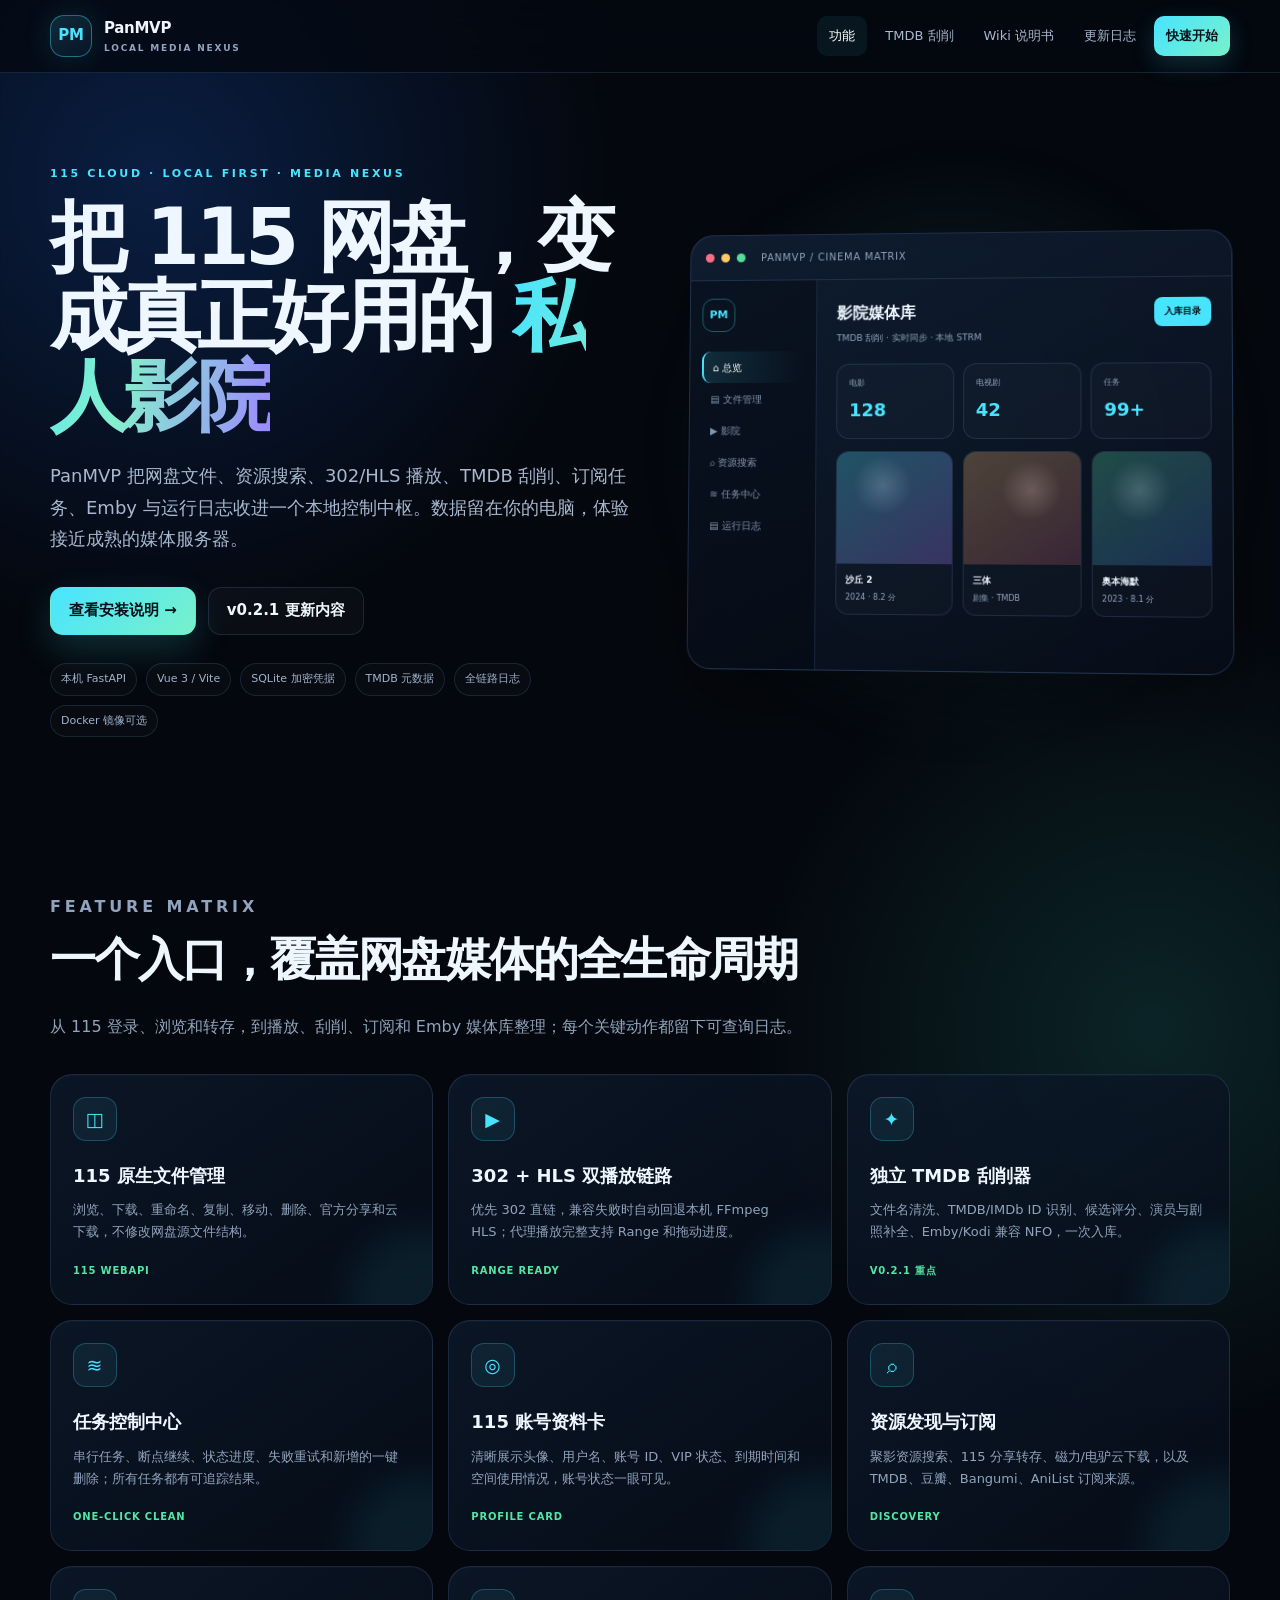
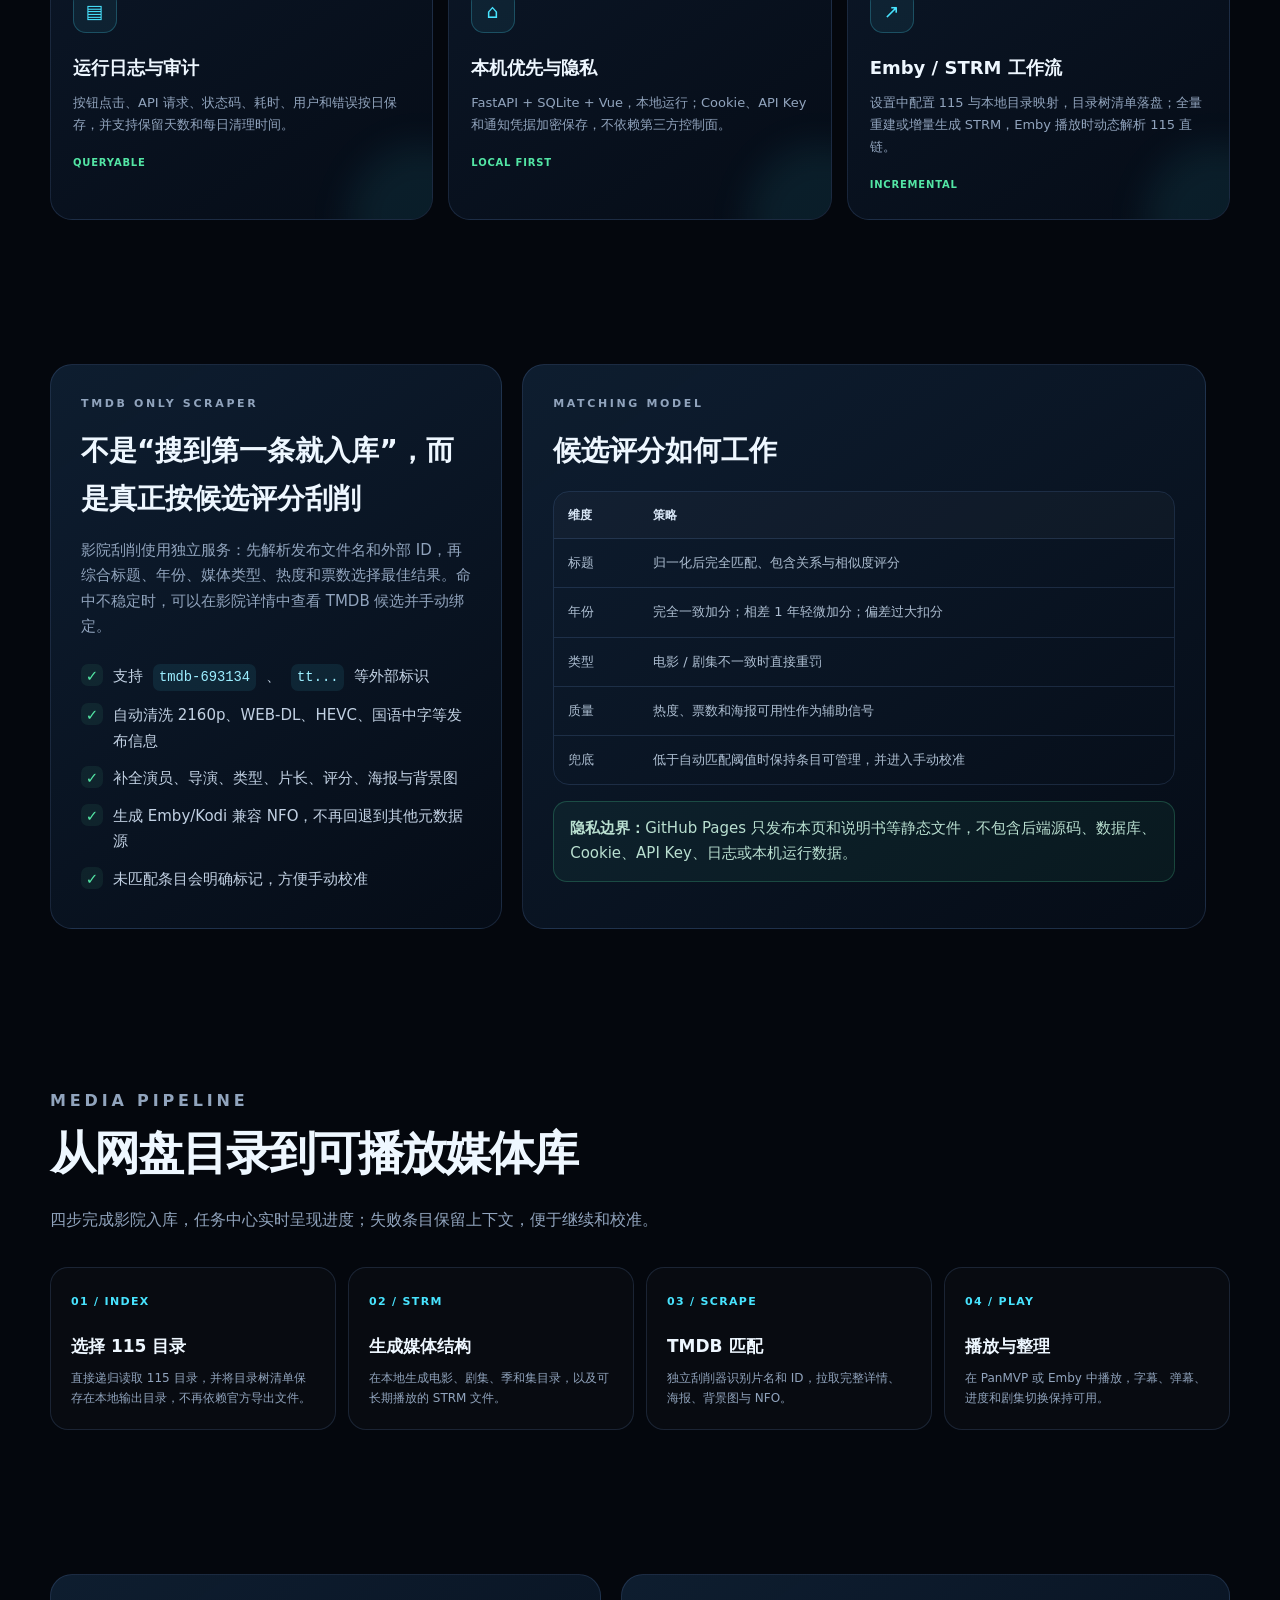
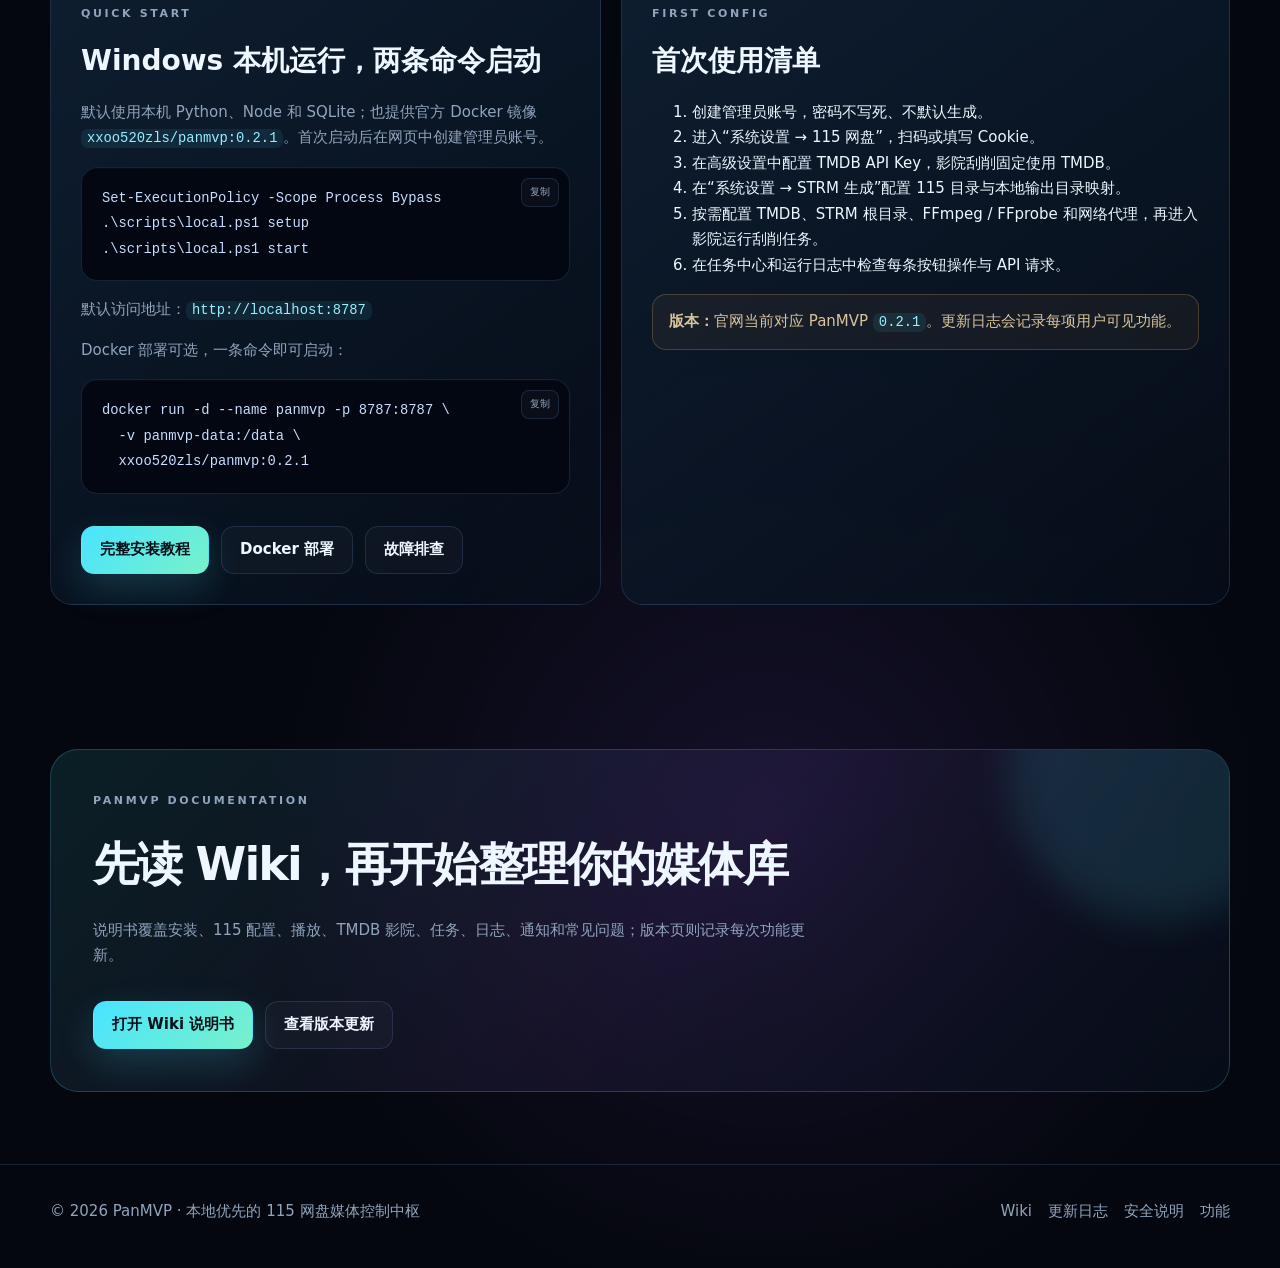
==== commit 0989b49d: "feat: 同步官网至 v0.2.1（含 Docker 镜像部署文档） - 首页、Wiki、版本页同步 v0.2.1 内容（目录树 STRM、115 资料卡） - Wiki 新增 Docker 镜像部" ====
--- a/index.html
+++ b/index.html
@@ -36,7 +36,7 @@
           <p class="hero-copy">PanMVP 把网盘文件、资源搜索、302/HLS 播放、TMDB 刮削、订阅任务、Emby 与运行日志收进一个本地控制中枢。数据留在你的电脑，体验接近成熟的媒体服务器。</p>
           <div class="hero-actions">
             <a class="button primary" href="./guide.html#quickstart">查看安装说明 →</a>
-            <a class="button" href="./changelog.html">v0.2.0 更新内容</a>
+            <a class="button" href="./changelog.html">v0.2.1 更新内容</a>
           </div>
           <div class="hero-badges">
             <span class="pill">本机 FastAPI</span>
@@ -44,6 +44,7 @@
             <span class="pill">SQLite 加密凭据</span>
             <span class="pill">TMDB 元数据</span>
             <span class="pill">全链路日志</span>
+            <span class="pill">Docker 镜像可选</span>
           </div>
         </div>
 
@@ -93,15 +94,15 @@
           <p>从 115 登录、浏览和转存，到播放、刮削、订阅和 Emby 媒体库整理；每个关键动作都留下可查询日志。</p>
         </div>
         <div class="feature-grid">
-          <article class="feature-card"><div class="feature-icon">◫</div><h3>115 原生文件管理</h3><p>浏览、下载、重命名、复制、移动、删除、官方分享、目录树导出和云下载，不修改网盘源文件结构。</p><span class="tag">115 WEBAPI</span></article>
+          <article class="feature-card"><div class="feature-icon">◫</div><h3>115 原生文件管理</h3><p>浏览、下载、重命名、复制、移动、删除、官方分享和云下载，不修改网盘源文件结构。</p><span class="tag">115 WEBAPI</span></article>
           <article class="feature-card"><div class="feature-icon">▶</div><h3>302 + HLS 双播放链路</h3><p>优先 302 直链，兼容失败时自动回退本机 FFmpeg HLS；代理播放完整支持 Range 和拖动进度。</p><span class="tag">RANGE READY</span></article>
-          <article class="feature-card"><div class="feature-icon">✦</div><h3>独立 TMDB 刮削器</h3><p>文件名清洗、TMDB/IMDb ID 识别、候选评分、演员与剧照补全、Emby/Kodi 兼容 NFO，一次入库。</p><span class="tag">V0.2.0 重点</span></article>
+          <article class="feature-card"><div class="feature-icon">✦</div><h3>独立 TMDB 刮削器</h3><p>文件名清洗、TMDB/IMDb ID 识别、候选评分、演员与剧照补全、Emby/Kodi 兼容 NFO，一次入库。</p><span class="tag">V0.2.1 重点</span></article>
           <article class="feature-card"><div class="feature-icon">≋</div><h3>任务控制中心</h3><p>串行任务、断点继续、状态进度、失败重试和新增的一键删除；所有任务都有可追踪结果。</p><span class="tag">ONE-CLICK CLEAN</span></article>
           <article class="feature-card"><div class="feature-icon">◎</div><h3>115 账号资料卡</h3><p>清晰展示头像、用户名、账号 ID、VIP 状态、到期时间和空间使用情况，账号状态一眼可见。</p><span class="tag">PROFILE CARD</span></article>
           <article class="feature-card"><div class="feature-icon">⌕</div><h3>资源发现与订阅</h3><p>聚影资源搜索、115 分享转存、磁力/电驴云下载，以及 TMDB、豆瓣、Bangumi、AniList 订阅来源。</p><span class="tag">DISCOVERY</span></article>
           <article class="feature-card"><div class="feature-icon">▤</div><h3>运行日志与审计</h3><p>按钮点击、API 请求、状态码、耗时、用户和错误按日保存，并支持保留天数和每日清理时间。</p><span class="tag">QUERYABLE</span></article>
           <article class="feature-card"><div class="feature-icon">⌂</div><h3>本机优先与隐私</h3><p>FastAPI + SQLite + Vue，本地运行；Cookie、API Key 和通知凭据加密保存，不依赖第三方控制面。</p><span class="tag">LOCAL FIRST</span></article>
-          <article class="feature-card"><div class="feature-icon">↗</div><h3>Emby / STRM 工作流</h3><p>生成本地 STRM 与元数据目录，Emby 播放时动态解析 115 直链，网盘媒体库保持整洁。</p><span class="tag">EMBY READY</span></article>
+          <article class="feature-card"><div class="feature-icon">↗</div><h3>Emby / STRM 工作流</h3><p>设置中配置 115 与本地目录映射，目录树清单落盘；全量重建或增量生成 STRM，Emby 播放时动态解析 115 直链。</p><span class="tag">INCREMENTAL</span></article>
         </div>
       </div>
     </section>
@@ -111,7 +112,7 @@
         <div class="spotlight">
           <p class="eyebrow">TMDB ONLY SCRAPER</p>
           <h3>不是“搜到第一条就入库”，而是真正按候选评分刮削</h3>
-          <p>v0.2.0 将影院刮削重构为独立服务：先解析发布文件名和外部 ID，再综合标题、年份、媒体类型、热度和票数选择最佳结果。命中不稳定时，可以在影院详情中查看 TMDB 候选并手动绑定。</p>
+          <p>影院刮削使用独立服务：先解析发布文件名和外部 ID，再综合标题、年份、媒体类型、热度和票数选择最佳结果。命中不稳定时，可以在影院详情中查看 TMDB 候选并手动绑定。</p>
           <ul class="check-list">
             <li>支持 <code>tmdb-693134</code>、<code>tt...</code> 等外部标识</li>
             <li>自动清洗 2160p、WEB-DL、HEVC、国语中字等发布信息</li>
@@ -148,7 +149,7 @@
           <p>四步完成影院入库，任务中心实时呈现进度；失败条目保留上下文，便于继续和校准。</p>
         </div>
         <div class="flow">
-          <article class="flow-step"><b>01 / INDEX</b><h3>选择 115 目录</h3><p>跨目录选择入库来源，生成官方目录树清单并缓存，减少重复扫描。</p></article>
+          <article class="flow-step"><b>01 / INDEX</b><h3>选择 115 目录</h3><p>直接递归读取 115 目录，并将目录树清单保存在本地输出目录，不再依赖官方导出文件。</p></article>
           <article class="flow-step"><b>02 / STRM</b><h3>生成媒体结构</h3><p>在本地生成电影、剧集、季和集目录，以及可长期播放的 STRM 文件。</p></article>
           <article class="flow-step"><b>03 / SCRAPE</b><h3>TMDB 匹配</h3><p>独立刮削器识别片名和 ID，拉取完整详情、海报、背景图与 NFO。</p></article>
           <article class="flow-step"><b>04 / PLAY</b><h3>播放与整理</h3><p>在 PanMVP 或 Emby 中播放，字幕、弹幕、进度和剧集切换保持可用。</p></article>
@@ -160,13 +161,17 @@
       <div class="container split">
         <div class="spotlight">
           <p class="eyebrow">QUICK START</p>
-          <h3>Windows 本机，两条命令启动</h3>
-          <p>项目只使用本机 Python、Node 和 SQLite，不依赖 Docker。首次启动后在网页中创建管理员账号。</p>
+          <h3>Windows 本机运行，两条命令启动</h3>
+          <p>默认使用本机 Python、Node 和 SQLite；也提供官方 Docker 镜像 <code>xxoo520zls/panmvp:0.2.1</code>。首次启动后在网页中创建管理员账号。</p>
           <pre><code>Set-ExecutionPolicy -Scope Process Bypass
 .\scripts\local.ps1 setup
 .\scripts\local.ps1 start</code></pre>
           <p>默认访问地址：<code>http://localhost:8787</code></p>
-          <div class="hero-actions"><a class="button primary" href="./guide.html#installation">完整安装教程</a><a class="button" href="./guide.html#troubleshooting">故障排查</a></div>
+          <p>Docker 部署可选，一条命令即可启动：</p>
+          <pre><code>docker run -d --name panmvp -p 8787:8787 \
+  -v panmvp-data:/data \
+  xxoo520zls/panmvp:0.2.1</code></pre>
+          <div class="hero-actions"><a class="button primary" href="./guide.html#installation">完整安装教程</a><a class="button" href="./guide.html#docker">Docker 部署</a><a class="button" href="./guide.html#troubleshooting">故障排查</a></div>
         </div>
         <div class="spotlight">
           <p class="eyebrow">FIRST CONFIG</p>
@@ -175,11 +180,11 @@
             <li>创建管理员账号，密码不写死、不默认生成。</li>
             <li>进入“系统设置 → 115 网盘”，扫码或填写 Cookie。</li>
             <li>在高级设置中配置 TMDB API Key，影院刮削固定使用 TMDB。</li>
-            <li>按需配置 STRM 根目录、FFmpeg / FFprobe 和网络代理。</li>
-            <li>进入影院选择目录，依次运行目录树、STRM 和刮削任务。</li>
+            <li>在“系统设置 → STRM 生成”配置 115 目录与本地输出目录映射。</li>
+            <li>按需配置 TMDB、STRM 根目录、FFmpeg / FFprobe 和网络代理，再进入影院运行刮削任务。</li>
             <li>在任务中心和运行日志中检查每条按钮操作与 API 请求。</li>
           </ol>
-          <div class="notice"><strong>版本：</strong>官网当前对应 PanMVP <code>0.2.0</code>。更新日志会记录每项用户可见功能。</div>
+          <div class="notice"><strong>版本：</strong>官网当前对应 PanMVP <code>0.2.1</code>。更新日志会记录每项用户可见功能。</div>
         </div>
       </div>
     </section>
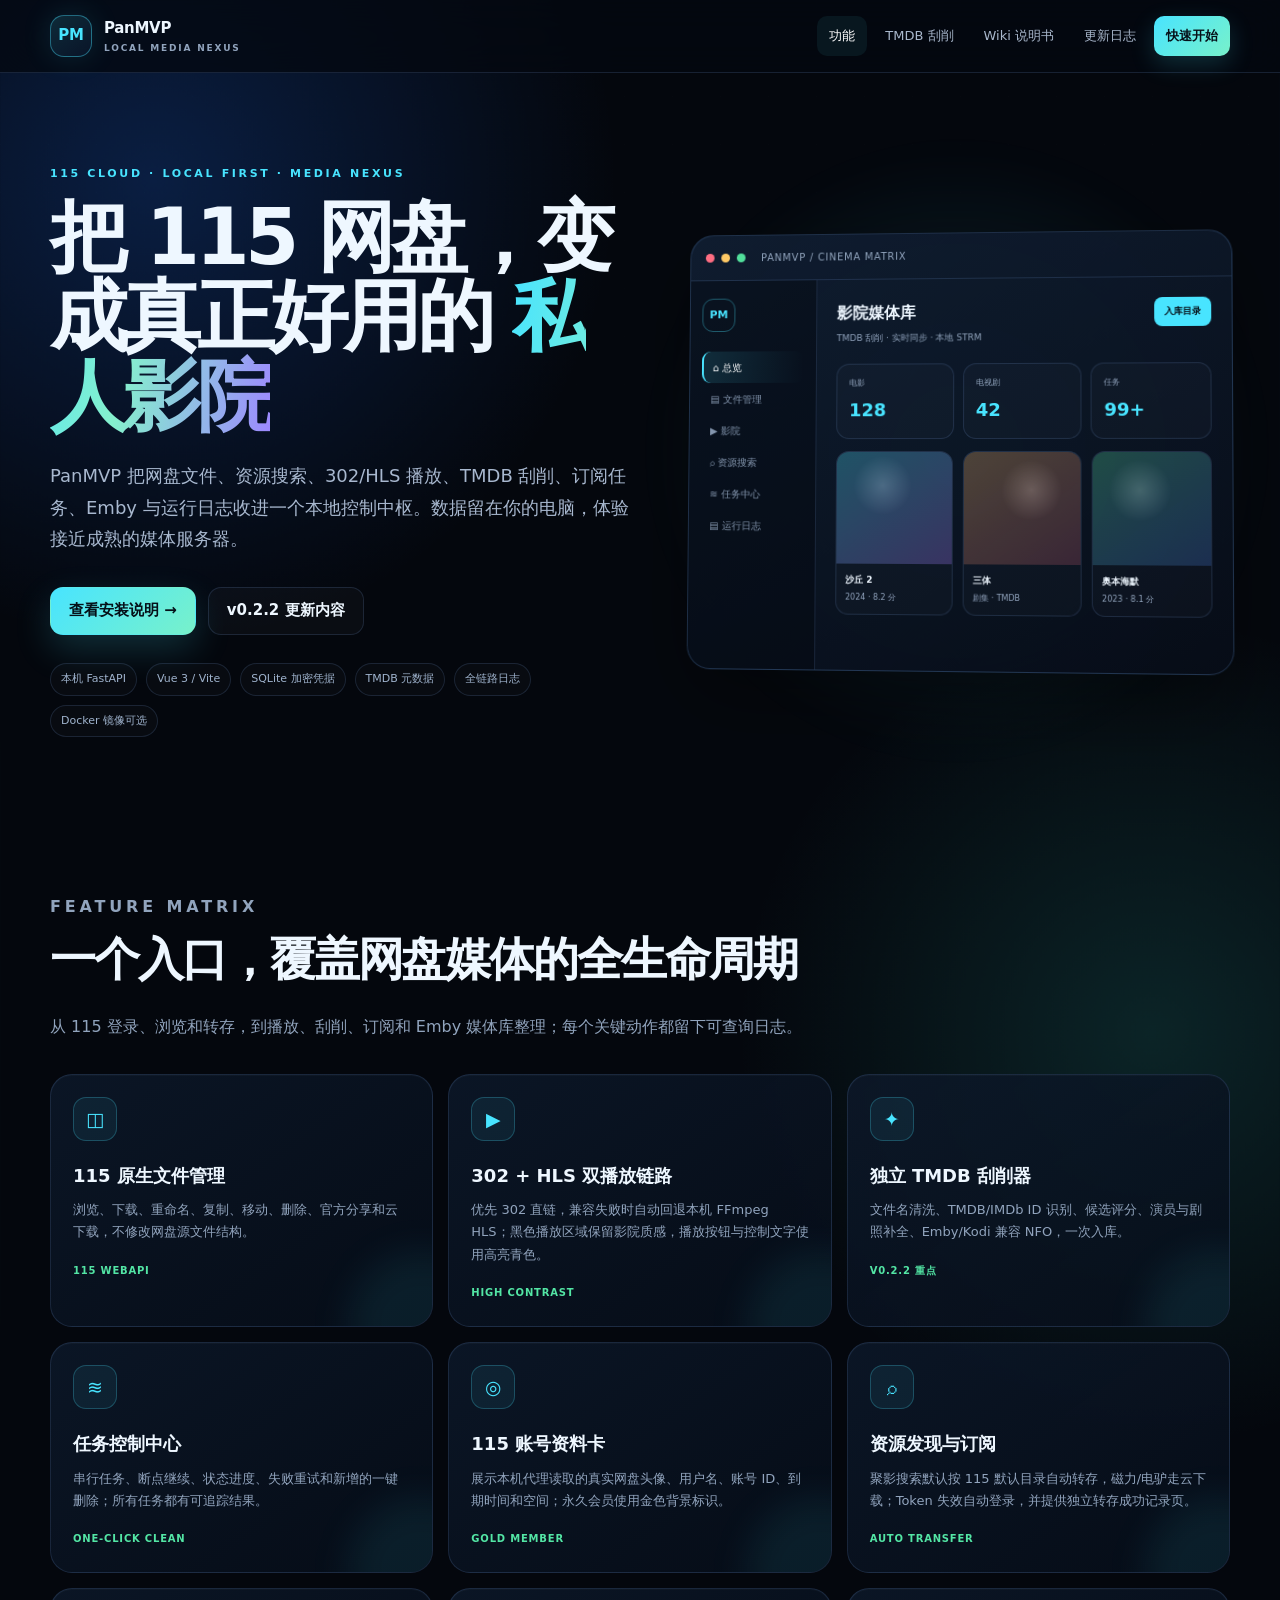
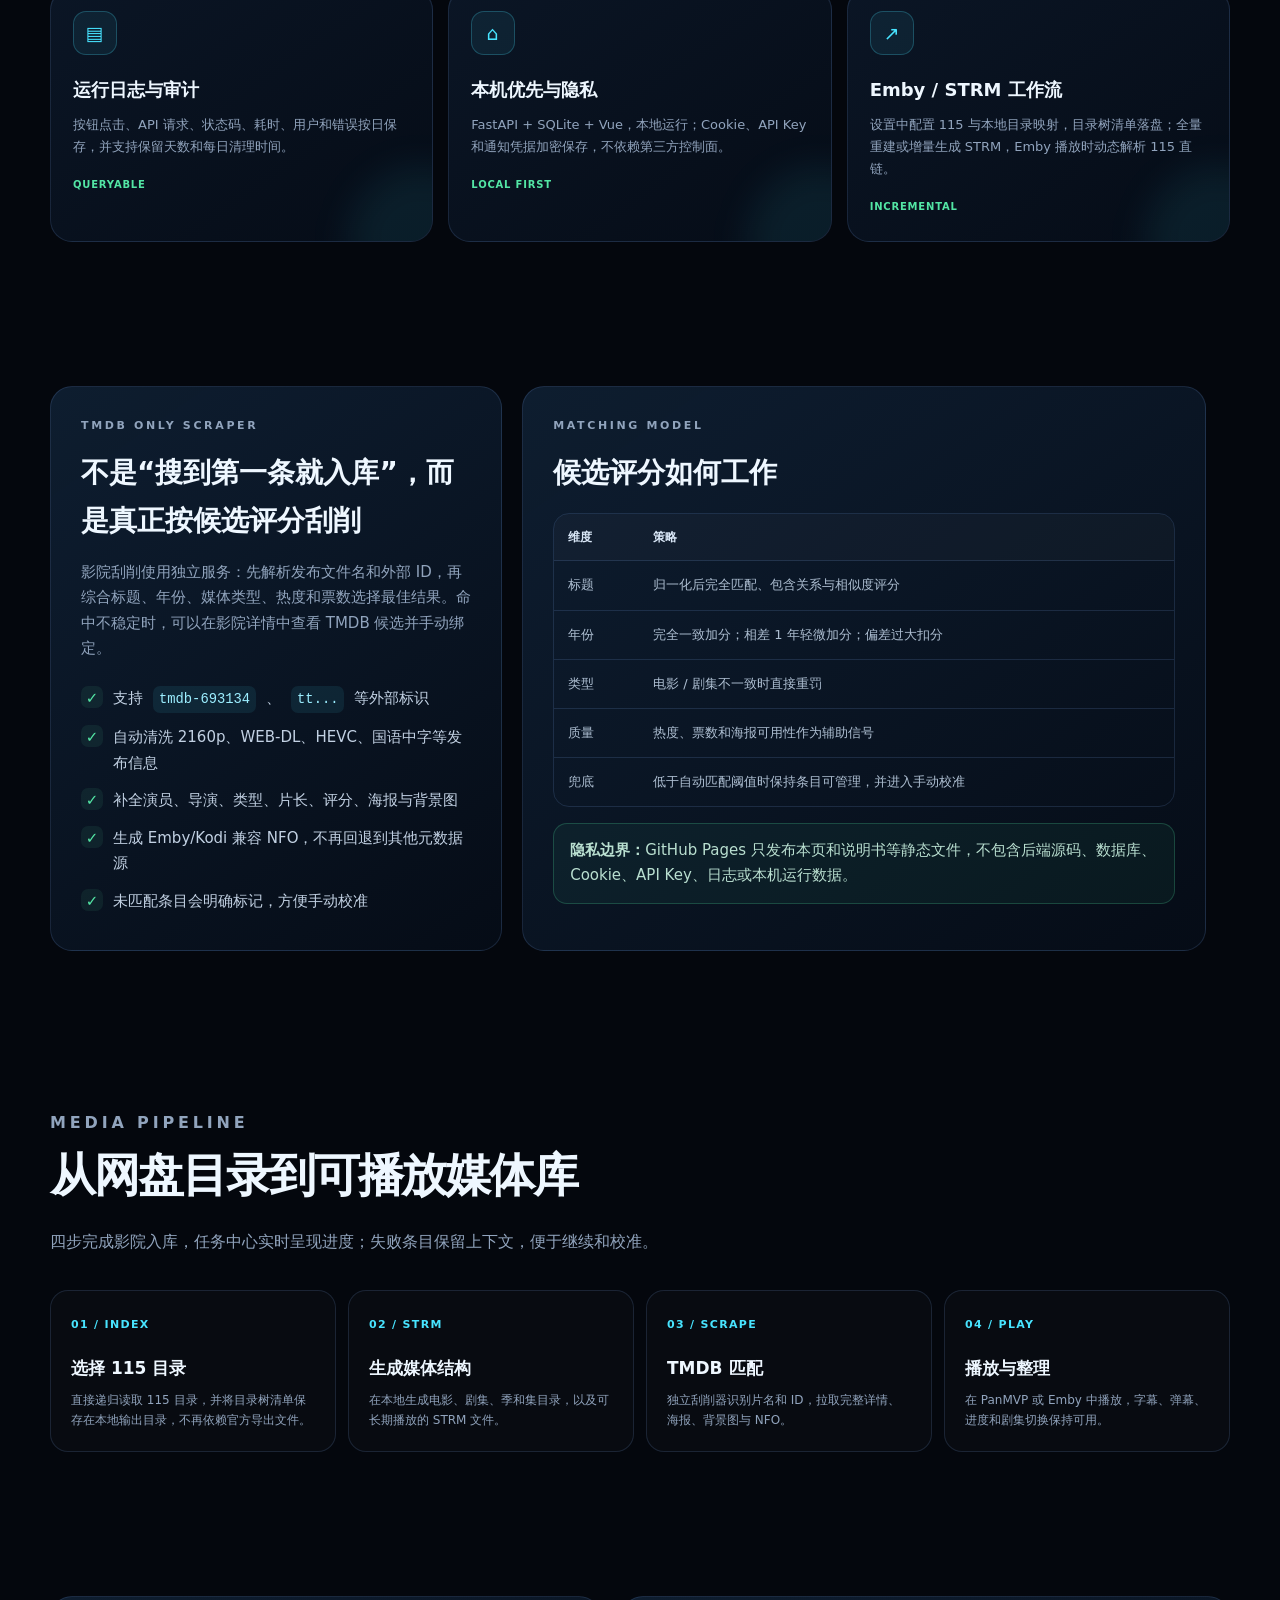
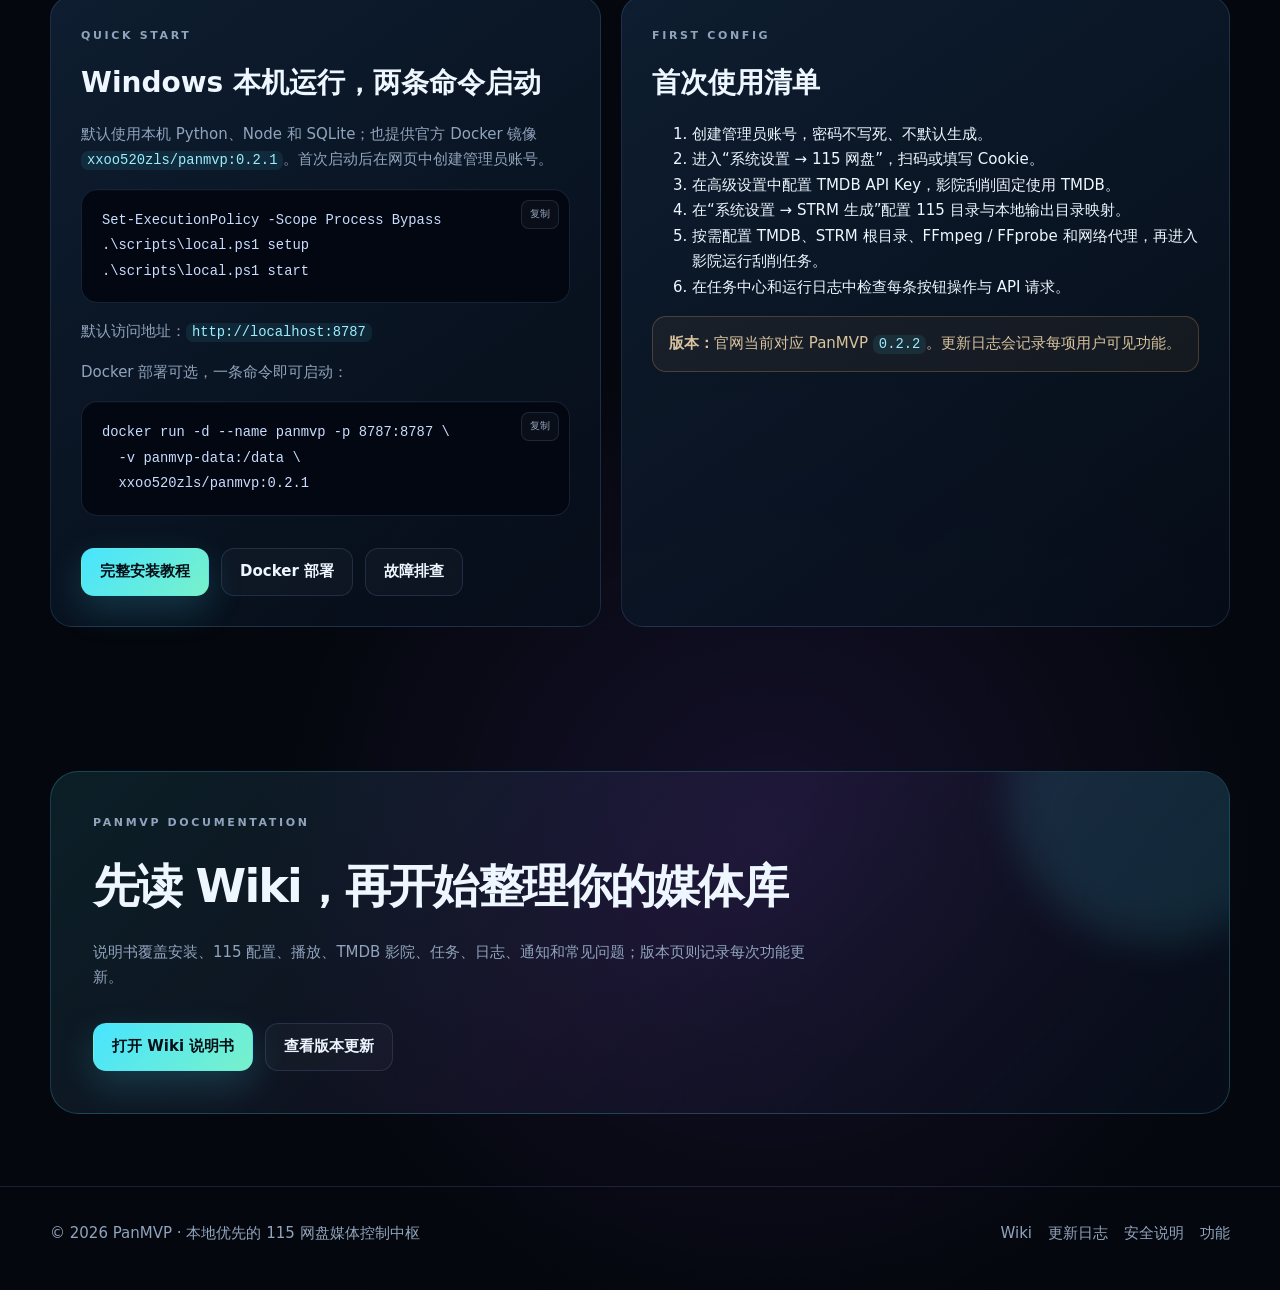
==== commit 1c68e78b: "docs: 同步官网内容 v0.2.2" ====
--- a/index.html
+++ b/index.html
@@ -36,7 +36,7 @@
           <p class="hero-copy">PanMVP 把网盘文件、资源搜索、302/HLS 播放、TMDB 刮削、订阅任务、Emby 与运行日志收进一个本地控制中枢。数据留在你的电脑，体验接近成熟的媒体服务器。</p>
           <div class="hero-actions">
             <a class="button primary" href="./guide.html#quickstart">查看安装说明 →</a>
-            <a class="button" href="./changelog.html">v0.2.1 更新内容</a>
+            <a class="button" href="./changelog.html">v0.2.2 更新内容</a>
           </div>
           <div class="hero-badges">
             <span class="pill">本机 FastAPI</span>
@@ -95,11 +95,11 @@
         </div>
         <div class="feature-grid">
           <article class="feature-card"><div class="feature-icon">◫</div><h3>115 原生文件管理</h3><p>浏览、下载、重命名、复制、移动、删除、官方分享和云下载，不修改网盘源文件结构。</p><span class="tag">115 WEBAPI</span></article>
-          <article class="feature-card"><div class="feature-icon">▶</div><h3>302 + HLS 双播放链路</h3><p>优先 302 直链，兼容失败时自动回退本机 FFmpeg HLS；代理播放完整支持 Range 和拖动进度。</p><span class="tag">RANGE READY</span></article>
-          <article class="feature-card"><div class="feature-icon">✦</div><h3>独立 TMDB 刮削器</h3><p>文件名清洗、TMDB/IMDb ID 识别、候选评分、演员与剧照补全、Emby/Kodi 兼容 NFO，一次入库。</p><span class="tag">V0.2.1 重点</span></article>
+          <article class="feature-card"><div class="feature-icon">▶</div><h3>302 + HLS 双播放链路</h3><p>优先 302 直链，兼容失败时自动回退本机 FFmpeg HLS；黑色播放区域保留影院质感，播放按钮与控制文字使用高亮青色。</p><span class="tag">HIGH CONTRAST</span></article>
+          <article class="feature-card"><div class="feature-icon">✦</div><h3>独立 TMDB 刮削器</h3><p>文件名清洗、TMDB/IMDb ID 识别、候选评分、演员与剧照补全、Emby/Kodi 兼容 NFO，一次入库。</p><span class="tag">V0.2.2 重点</span></article>
           <article class="feature-card"><div class="feature-icon">≋</div><h3>任务控制中心</h3><p>串行任务、断点继续、状态进度、失败重试和新增的一键删除；所有任务都有可追踪结果。</p><span class="tag">ONE-CLICK CLEAN</span></article>
-          <article class="feature-card"><div class="feature-icon">◎</div><h3>115 账号资料卡</h3><p>清晰展示头像、用户名、账号 ID、VIP 状态、到期时间和空间使用情况，账号状态一眼可见。</p><span class="tag">PROFILE CARD</span></article>
-          <article class="feature-card"><div class="feature-icon">⌕</div><h3>资源发现与订阅</h3><p>聚影资源搜索、115 分享转存、磁力/电驴云下载，以及 TMDB、豆瓣、Bangumi、AniList 订阅来源。</p><span class="tag">DISCOVERY</span></article>
+          <article class="feature-card"><div class="feature-icon">◎</div><h3>115 账号资料卡</h3><p>展示本机代理读取的真实网盘头像、用户名、账号 ID、到期时间和空间；永久会员使用金色背景标识。</p><span class="tag">GOLD MEMBER</span></article>
+          <article class="feature-card"><div class="feature-icon">⌕</div><h3>资源发现与订阅</h3><p>聚影搜索默认按 115 默认目录自动转存，磁力/电驴走云下载；Token 失效自动登录，并提供独立转存成功记录页。</p><span class="tag">AUTO TRANSFER</span></article>
           <article class="feature-card"><div class="feature-icon">▤</div><h3>运行日志与审计</h3><p>按钮点击、API 请求、状态码、耗时、用户和错误按日保存，并支持保留天数和每日清理时间。</p><span class="tag">QUERYABLE</span></article>
           <article class="feature-card"><div class="feature-icon">⌂</div><h3>本机优先与隐私</h3><p>FastAPI + SQLite + Vue，本地运行；Cookie、API Key 和通知凭据加密保存，不依赖第三方控制面。</p><span class="tag">LOCAL FIRST</span></article>
           <article class="feature-card"><div class="feature-icon">↗</div><h3>Emby / STRM 工作流</h3><p>设置中配置 115 与本地目录映射，目录树清单落盘；全量重建或增量生成 STRM，Emby 播放时动态解析 115 直链。</p><span class="tag">INCREMENTAL</span></article>
@@ -184,7 +184,7 @@
             <li>按需配置 TMDB、STRM 根目录、FFmpeg / FFprobe 和网络代理，再进入影院运行刮削任务。</li>
             <li>在任务中心和运行日志中检查每条按钮操作与 API 请求。</li>
           </ol>
-          <div class="notice"><strong>版本：</strong>官网当前对应 PanMVP <code>0.2.1</code>。更新日志会记录每项用户可见功能。</div>
+          <div class="notice"><strong>版本：</strong>官网当前对应 PanMVP <code>0.2.2</code>。更新日志会记录每项用户可见功能。</div>
         </div>
       </div>
     </section>
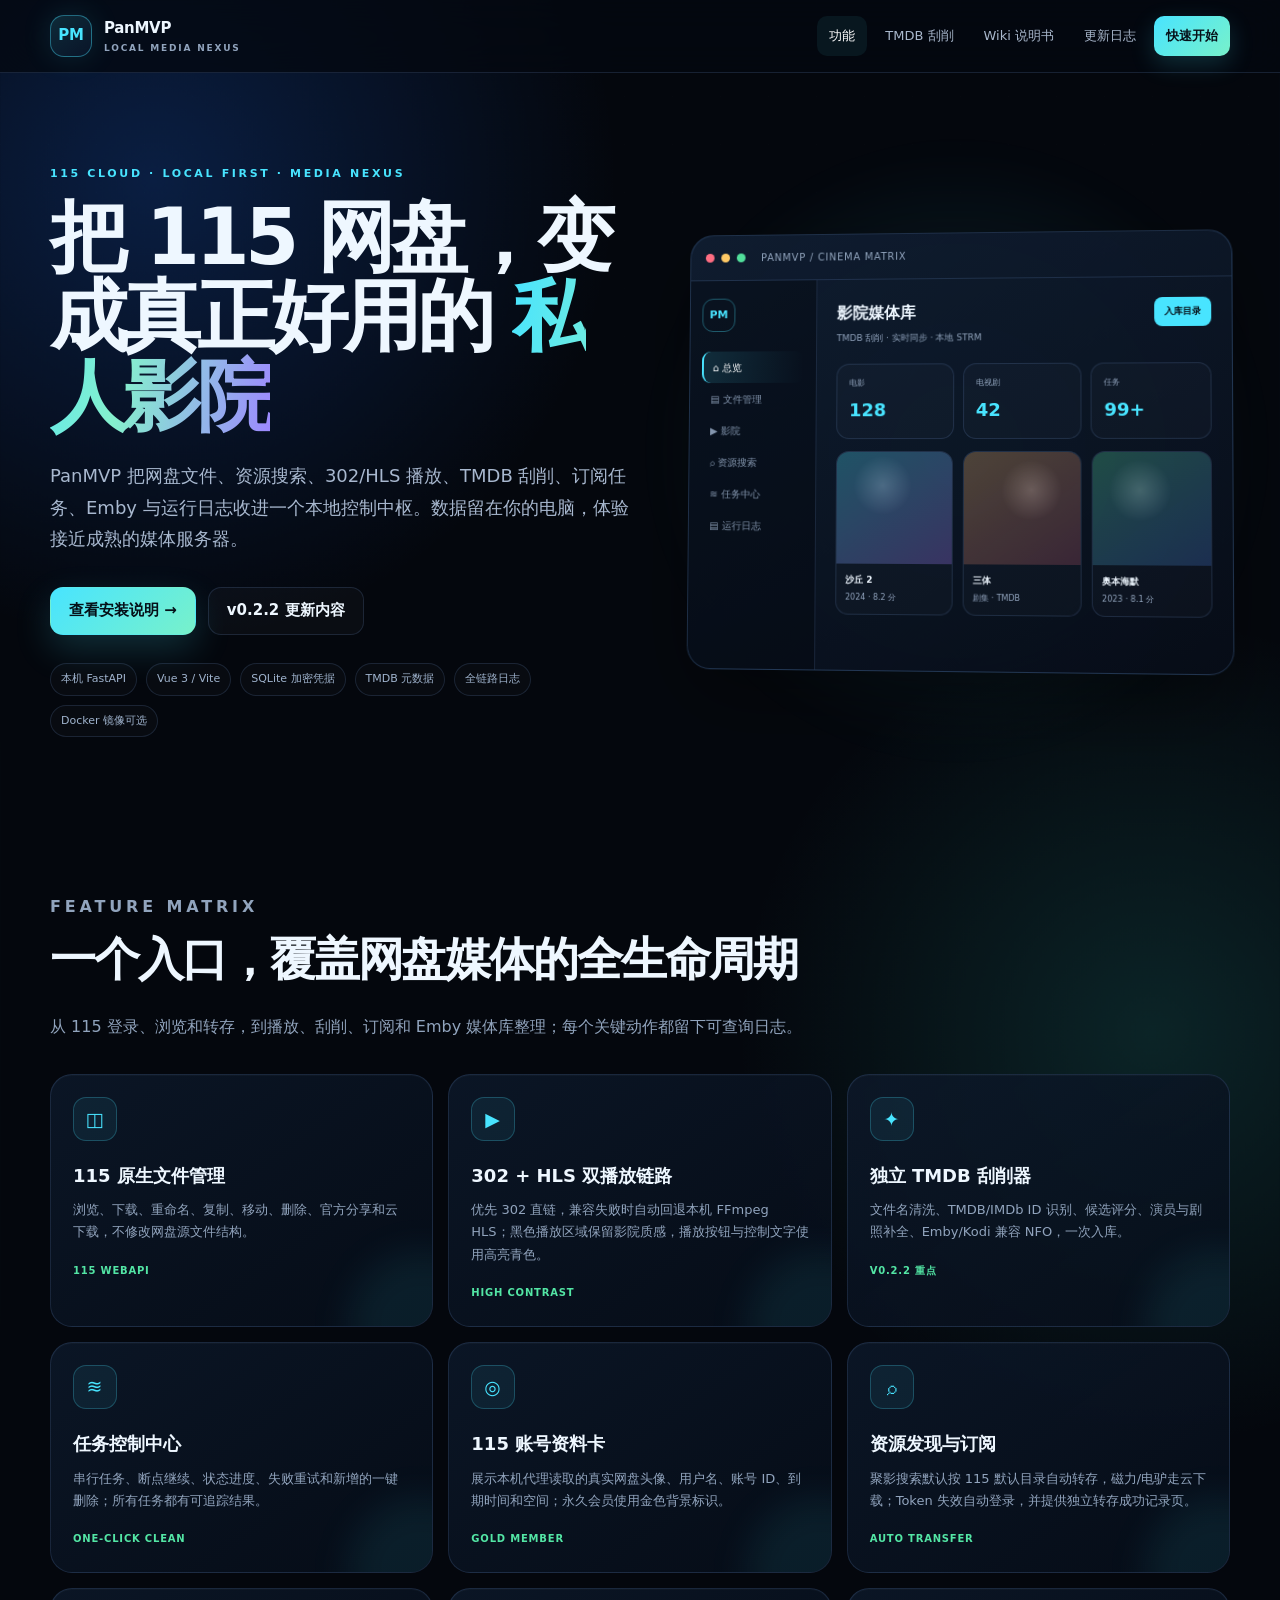
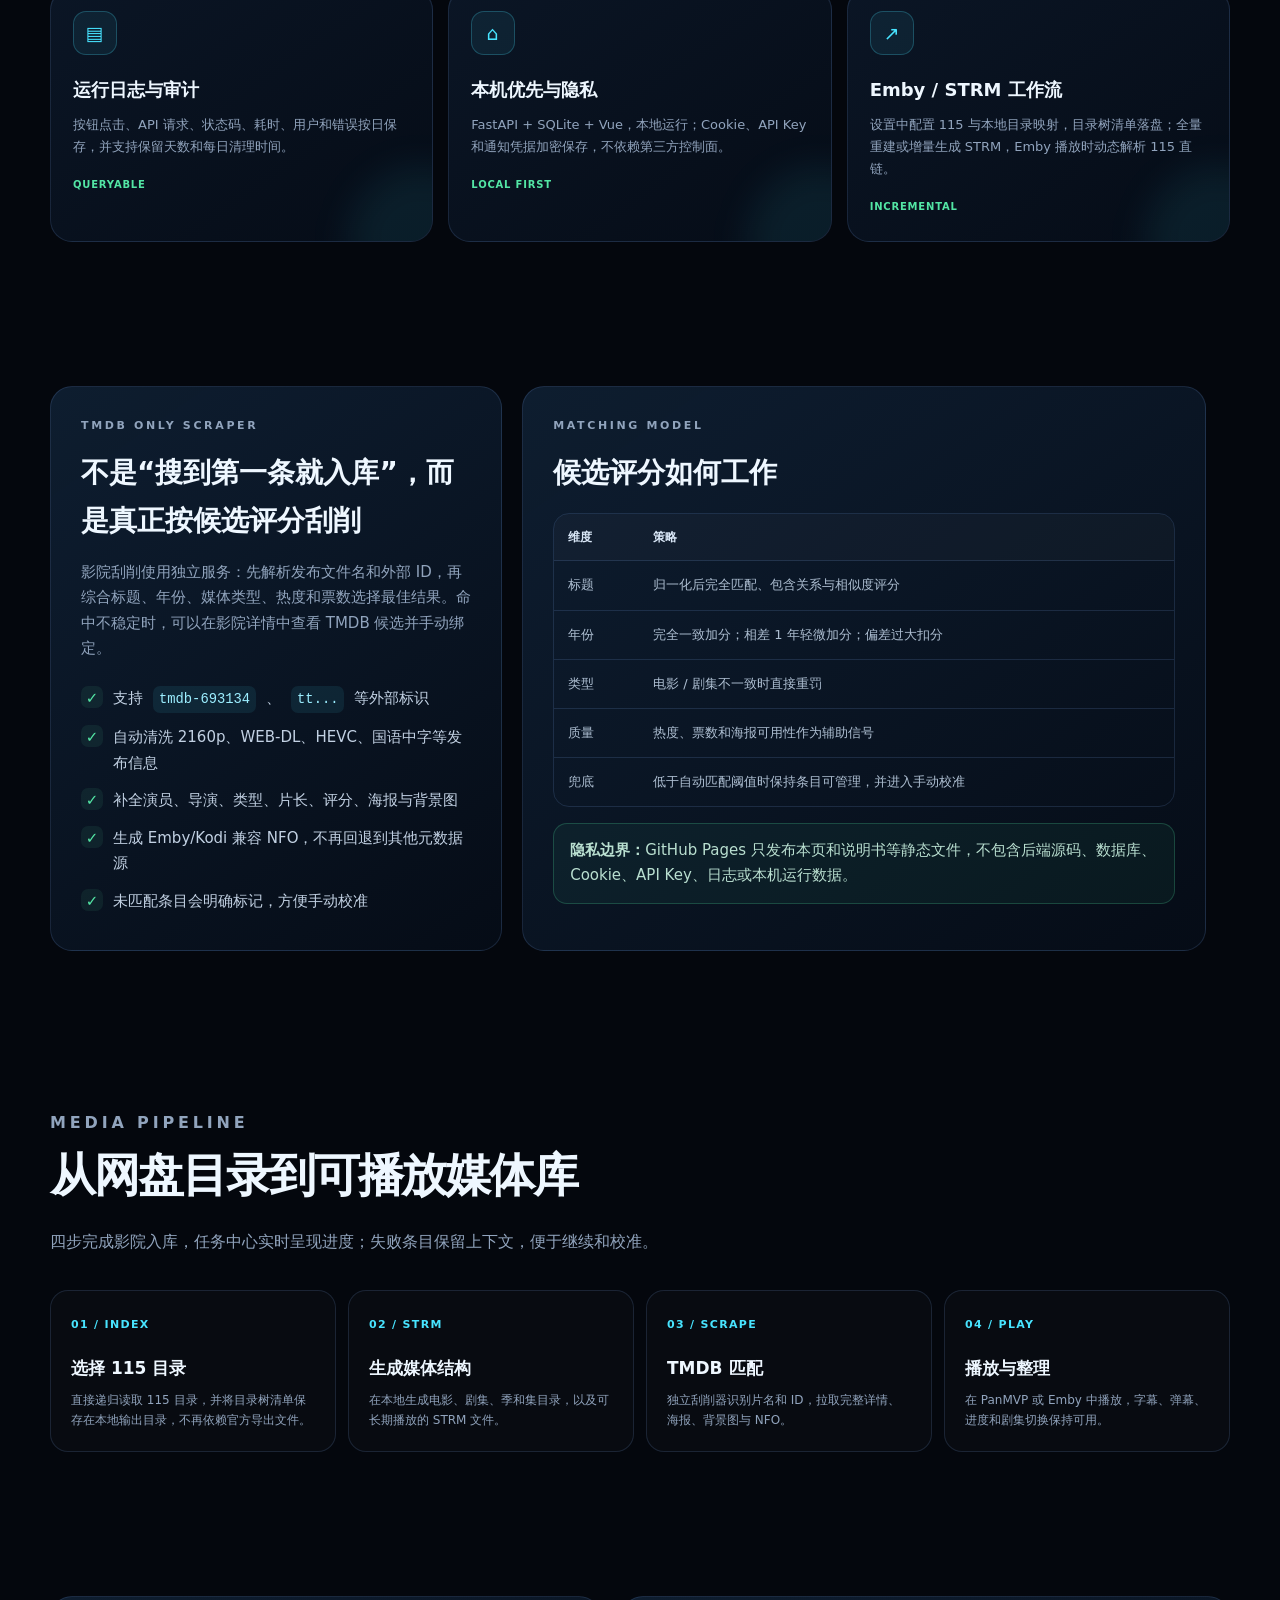
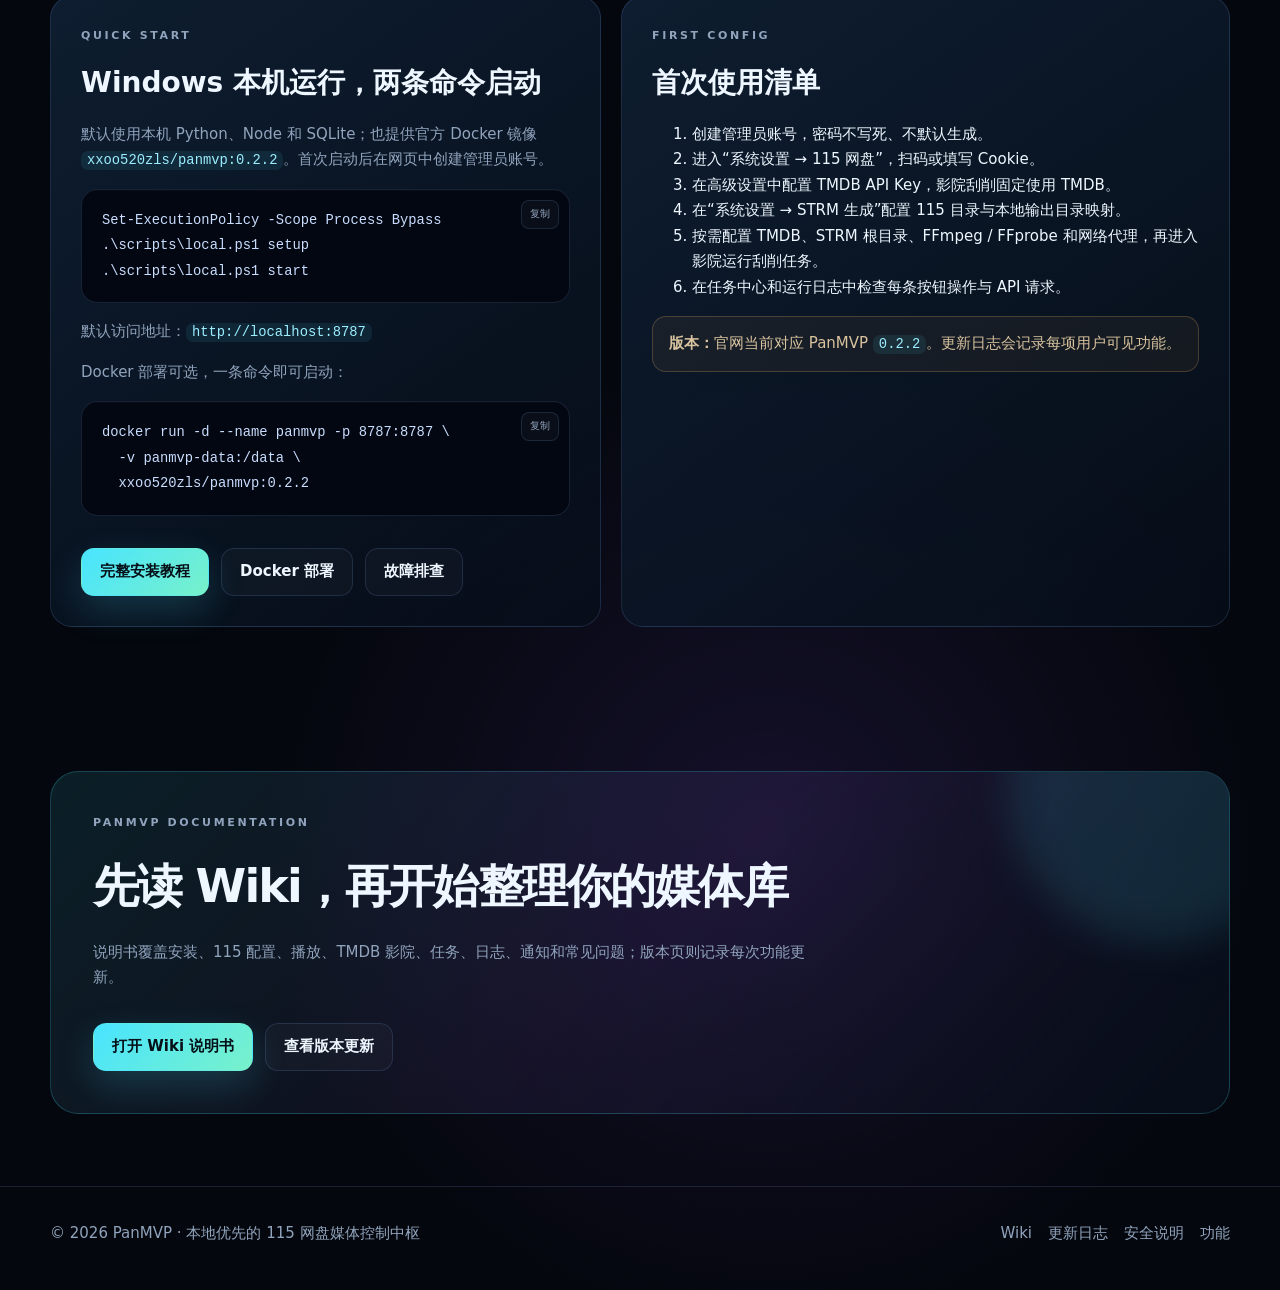
==== commit edc464ea: "docs: 发布 Docker Hub 0.2.2 镜像信息" ====
--- a/index.html
+++ b/index.html
@@ -162,7 +162,7 @@
         <div class="spotlight">
           <p class="eyebrow">QUICK START</p>
           <h3>Windows 本机运行，两条命令启动</h3>
-          <p>默认使用本机 Python、Node 和 SQLite；也提供官方 Docker 镜像 <code>xxoo520zls/panmvp:0.2.1</code>。首次启动后在网页中创建管理员账号。</p>
+          <p>默认使用本机 Python、Node 和 SQLite；也提供官方 Docker 镜像 <code>xxoo520zls/panmvp:0.2.2</code>。首次启动后在网页中创建管理员账号。</p>
           <pre><code>Set-ExecutionPolicy -Scope Process Bypass
 .\scripts\local.ps1 setup
 .\scripts\local.ps1 start</code></pre>
@@ -170,7 +170,7 @@
           <p>Docker 部署可选，一条命令即可启动：</p>
           <pre><code>docker run -d --name panmvp -p 8787:8787 \
   -v panmvp-data:/data \
-  xxoo520zls/panmvp:0.2.1</code></pre>
+  xxoo520zls/panmvp:0.2.2</code></pre>
           <div class="hero-actions"><a class="button primary" href="./guide.html#installation">完整安装教程</a><a class="button" href="./guide.html#docker">Docker 部署</a><a class="button" href="./guide.html#troubleshooting">故障排查</a></div>
         </div>
         <div class="spotlight">
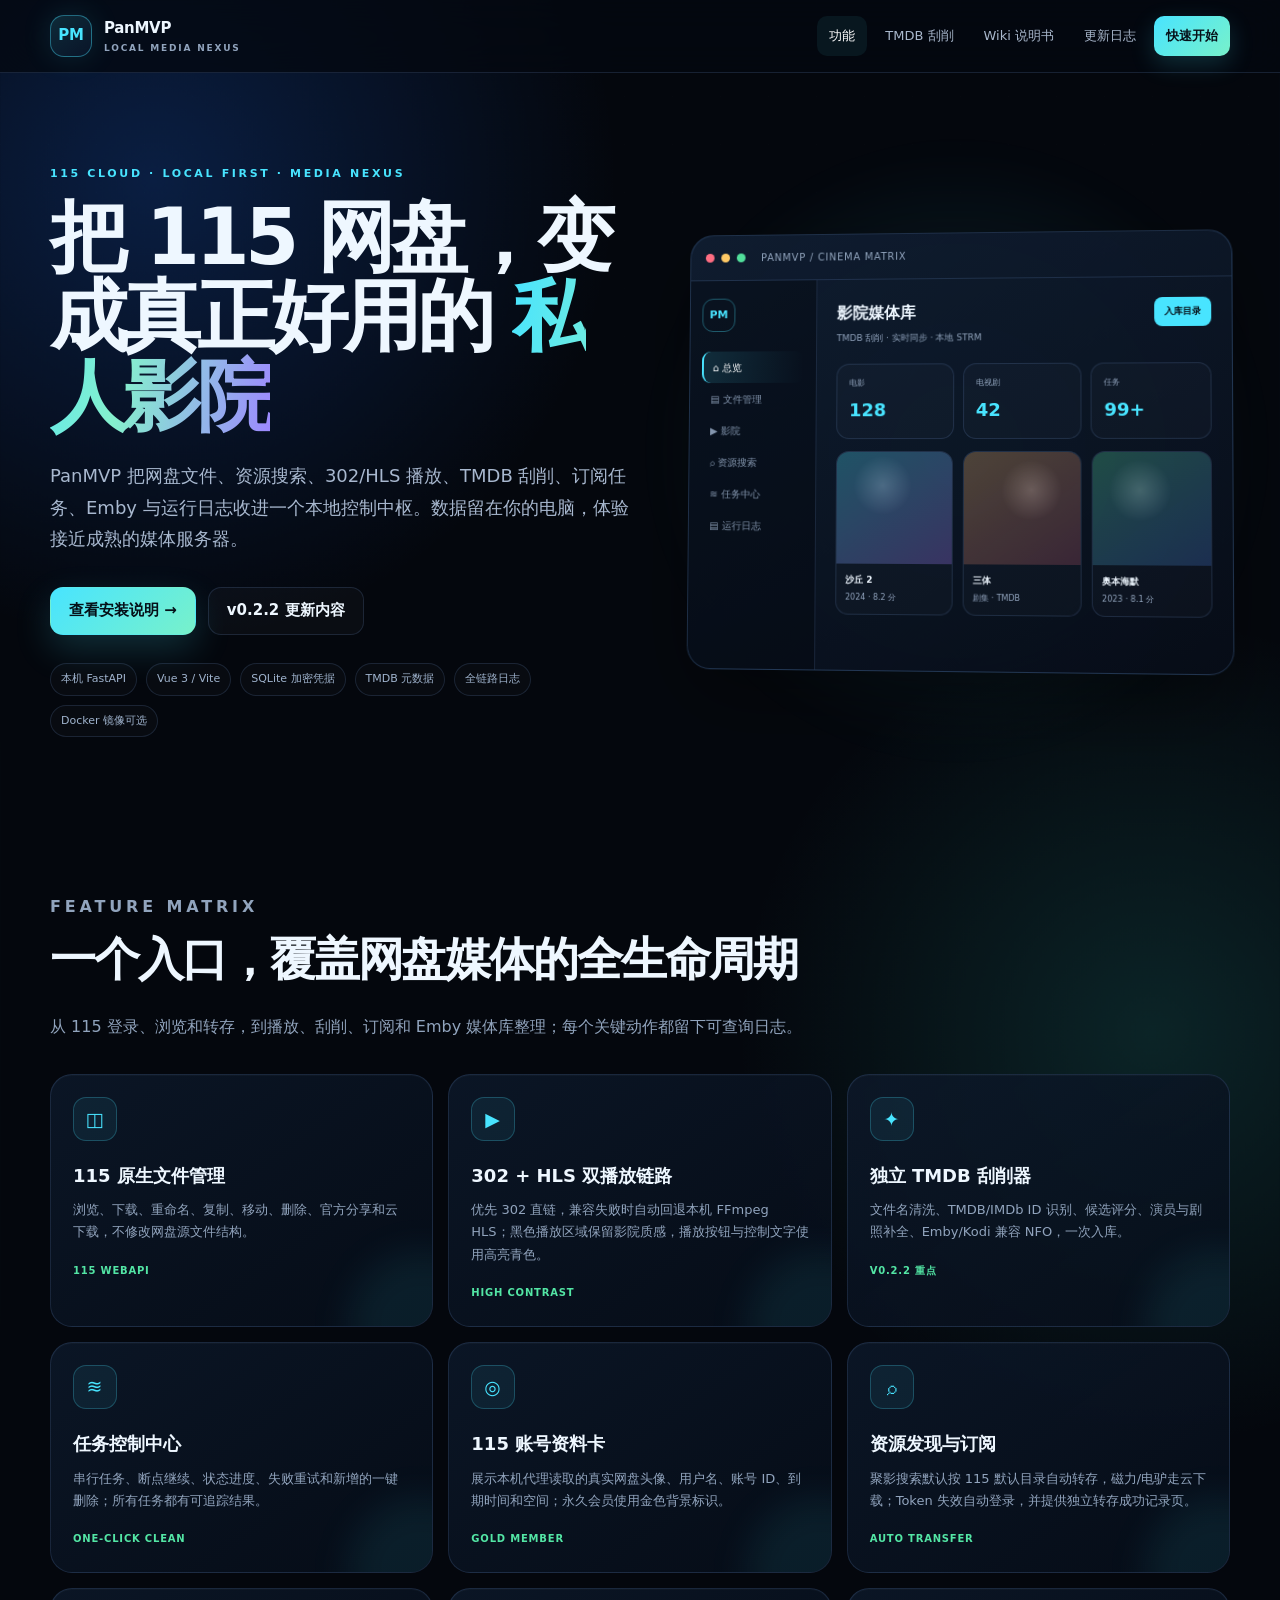
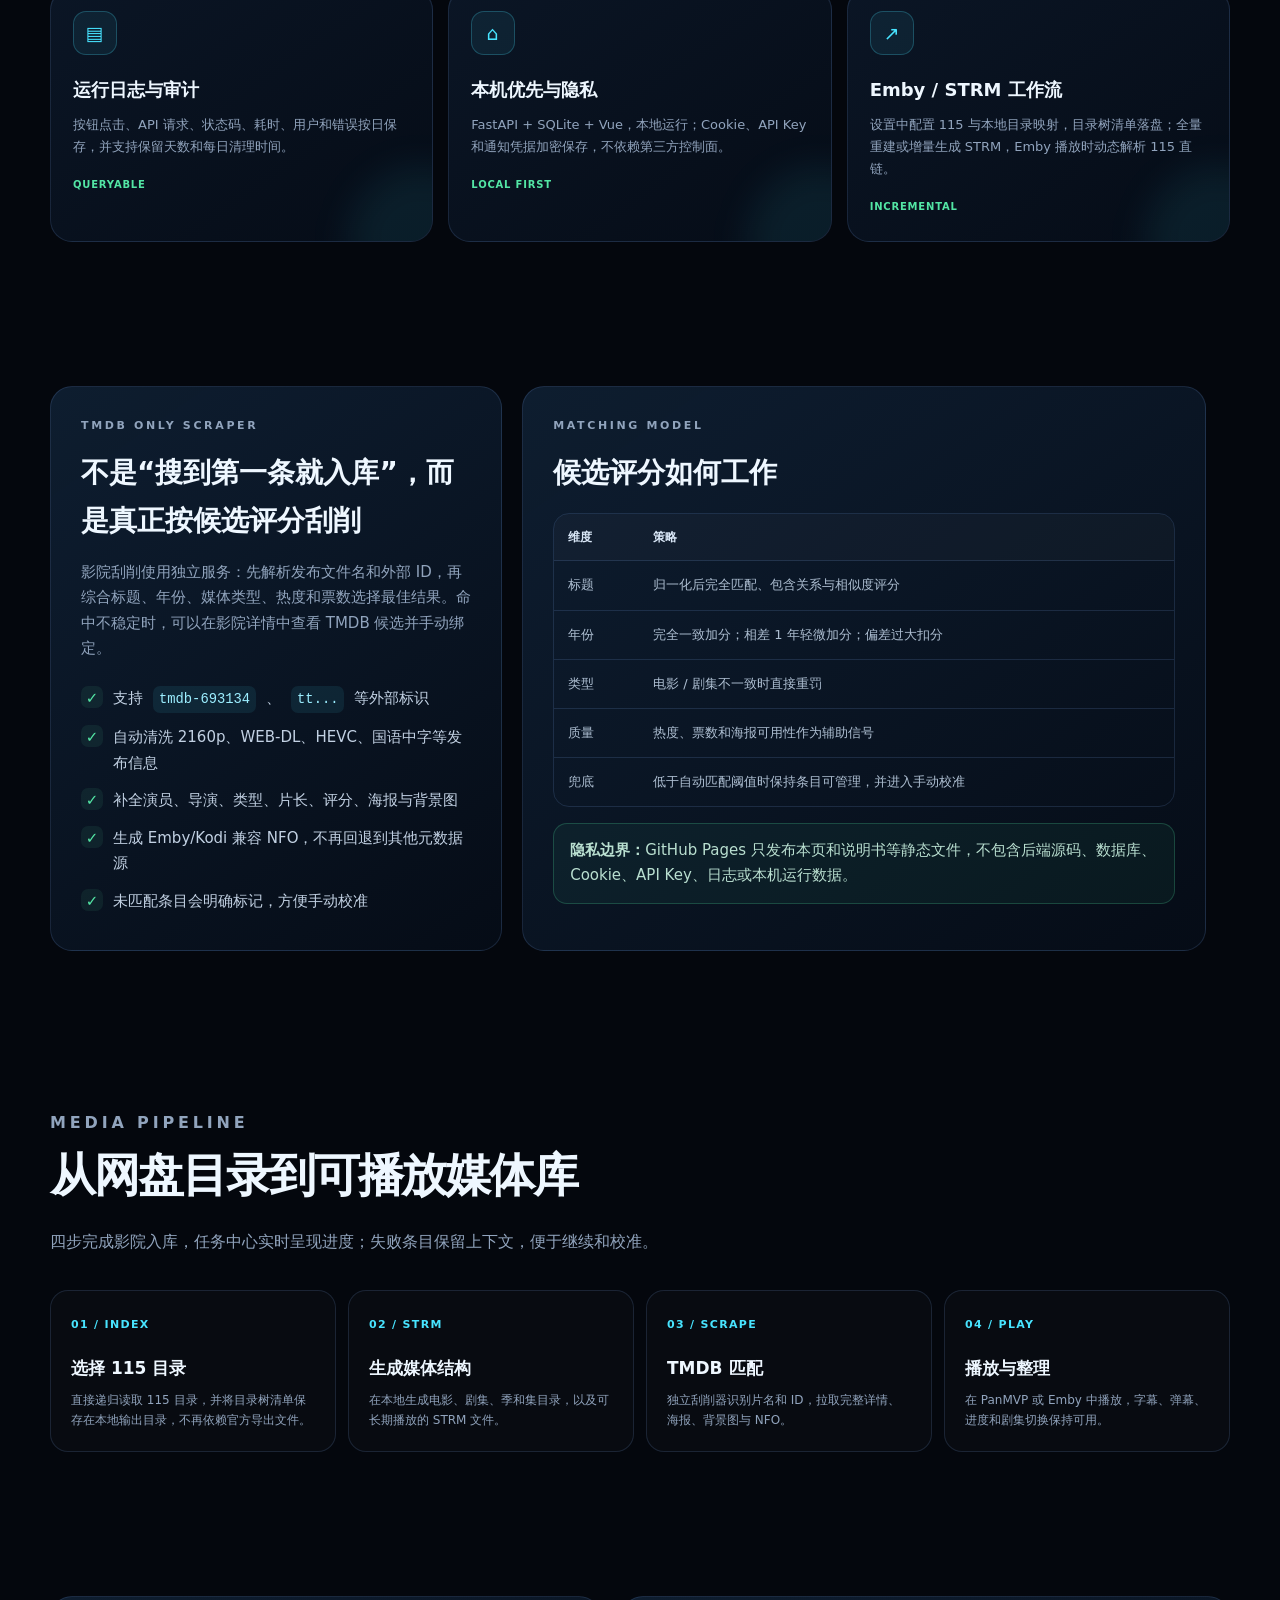
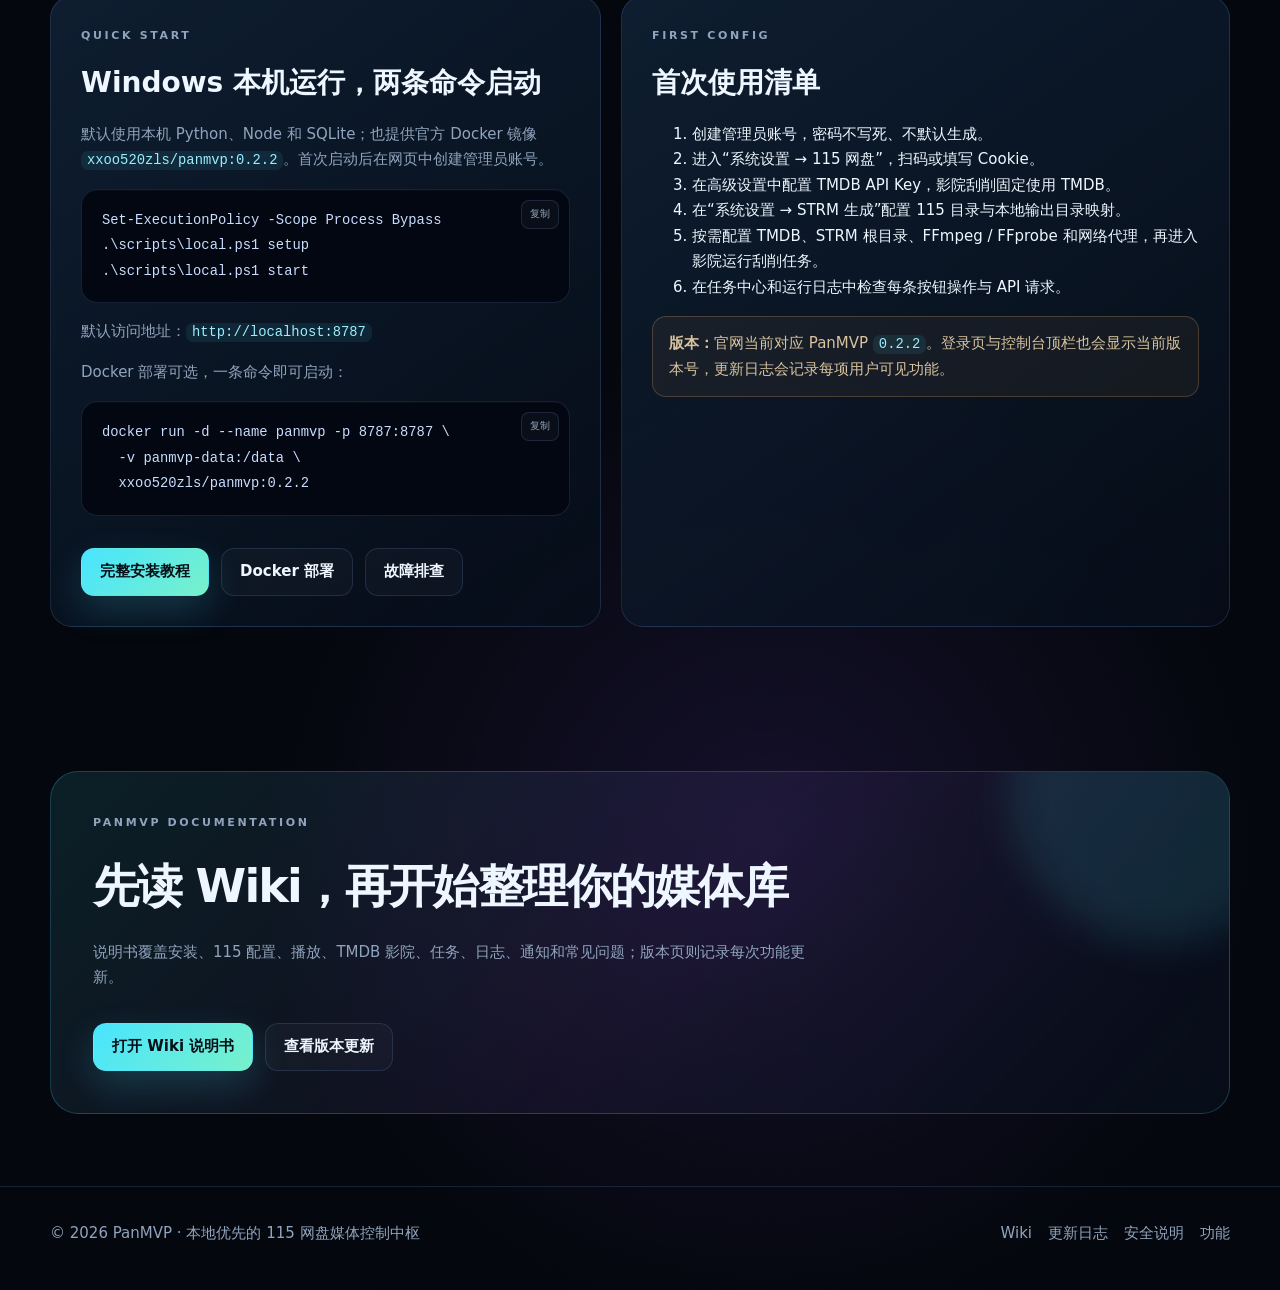
==== commit 4e071fc4: "docs: 同步 Web 版本号展示说明" ====
--- a/index.html
+++ b/index.html
@@ -184,7 +184,7 @@
             <li>按需配置 TMDB、STRM 根目录、FFmpeg / FFprobe 和网络代理，再进入影院运行刮削任务。</li>
             <li>在任务中心和运行日志中检查每条按钮操作与 API 请求。</li>
           </ol>
-          <div class="notice"><strong>版本：</strong>官网当前对应 PanMVP <code>0.2.2</code>。更新日志会记录每项用户可见功能。</div>
+          <div class="notice"><strong>版本：</strong>官网当前对应 PanMVP <code>0.2.2</code>。登录页与控制台顶栏也会显示当前版本号，更新日志会记录每项用户可见功能。</div>
         </div>
       </div>
     </section>
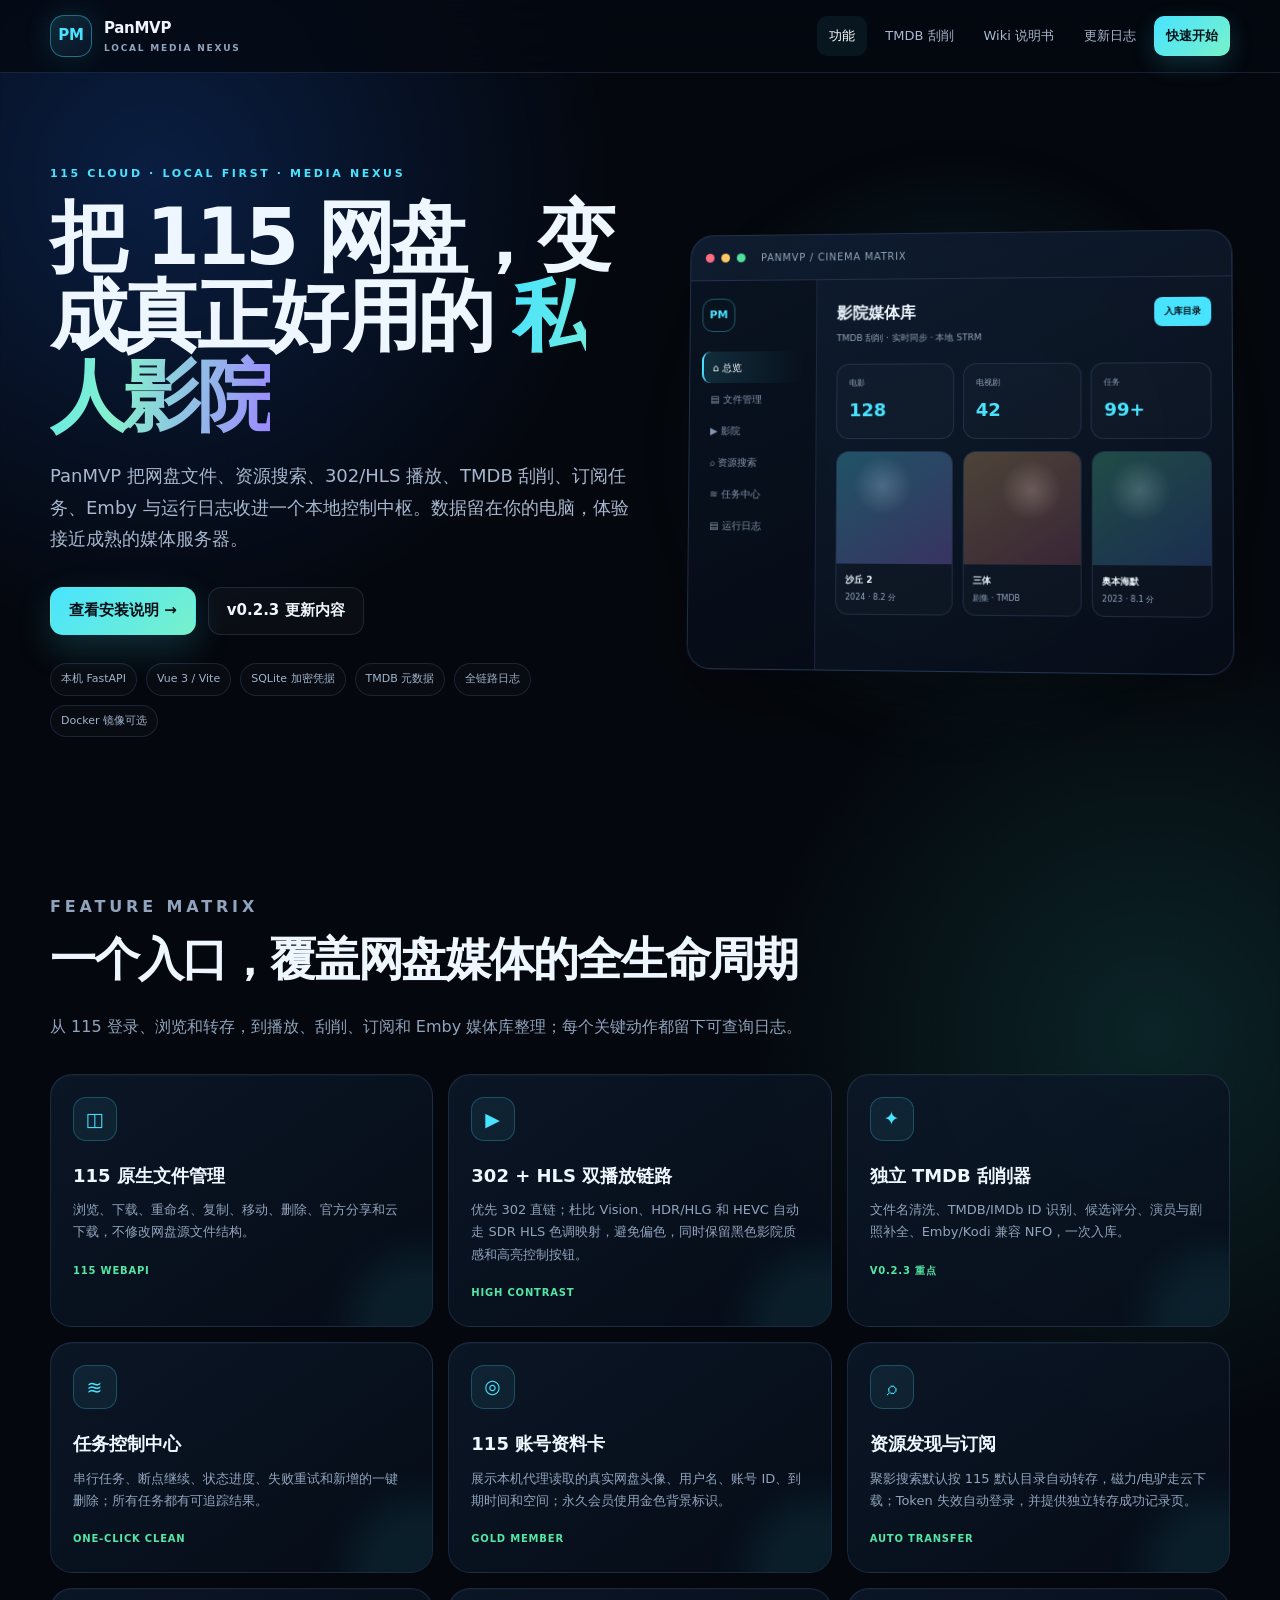
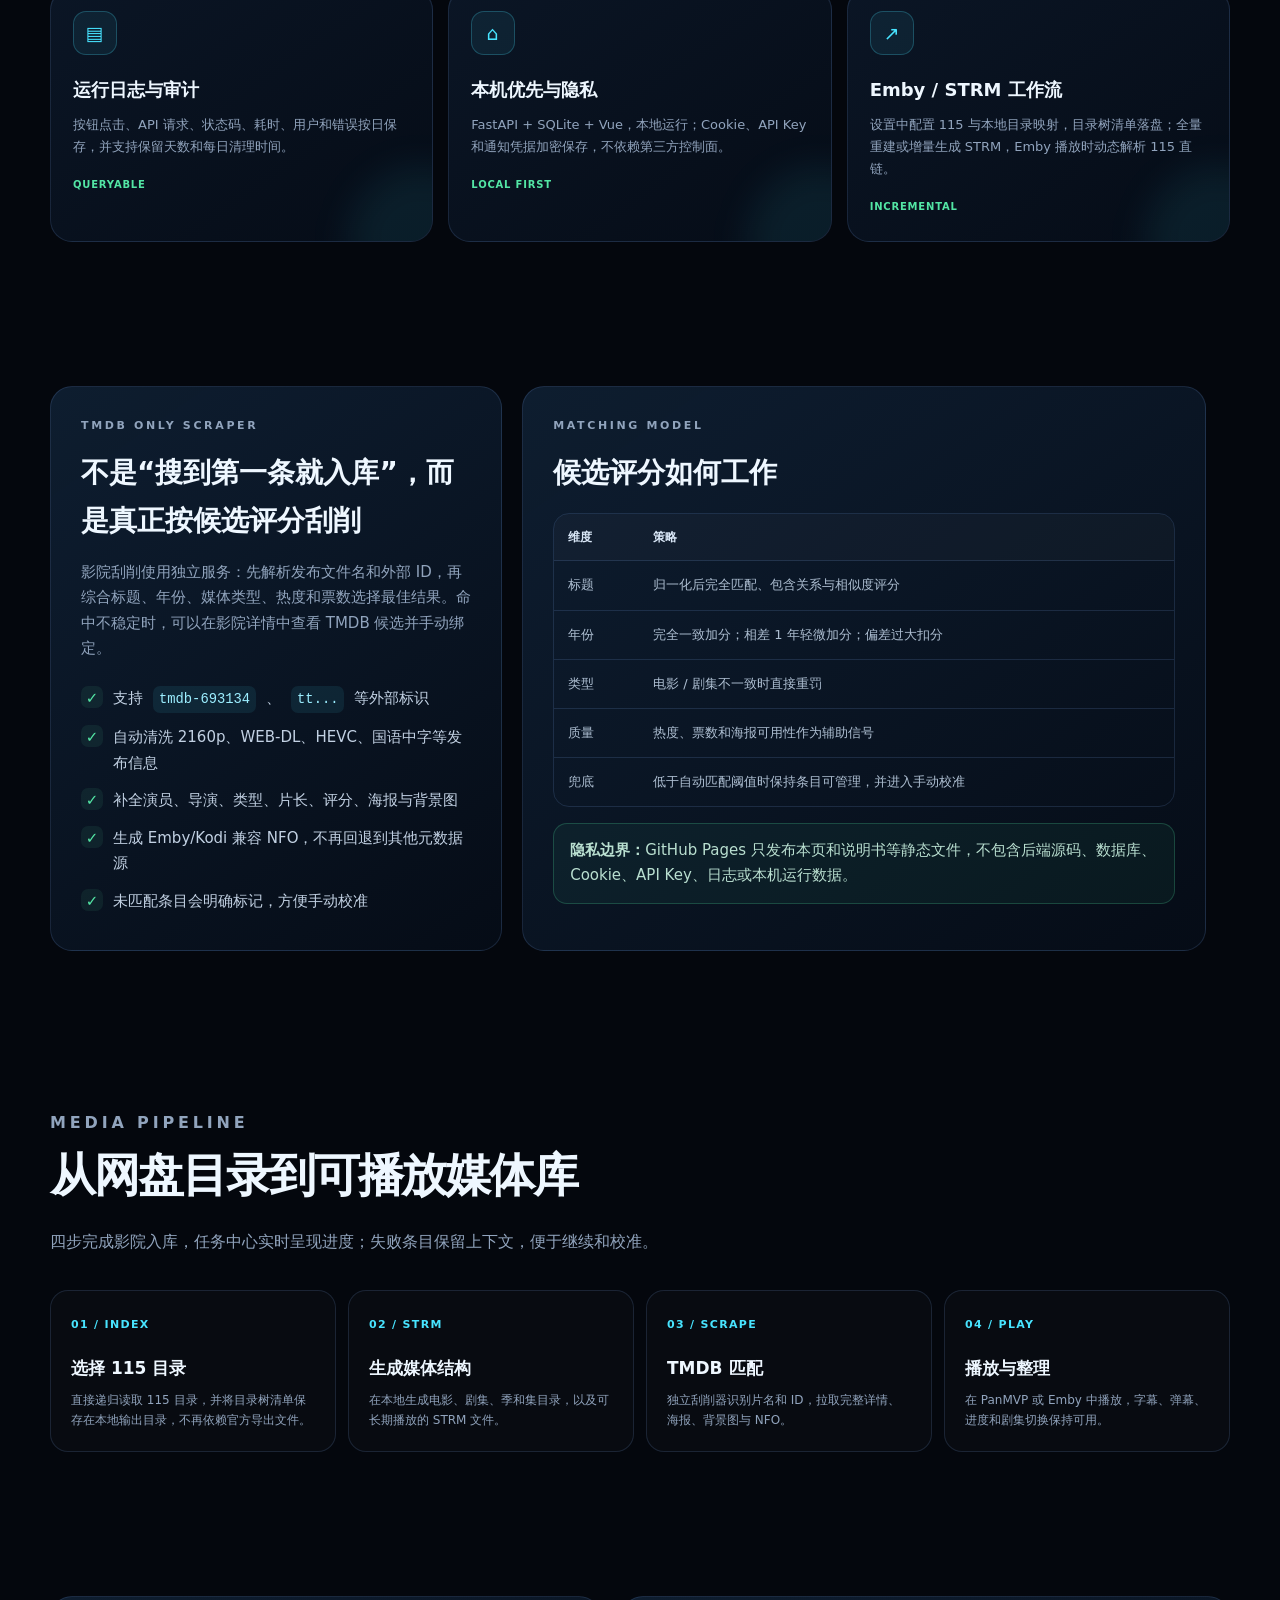
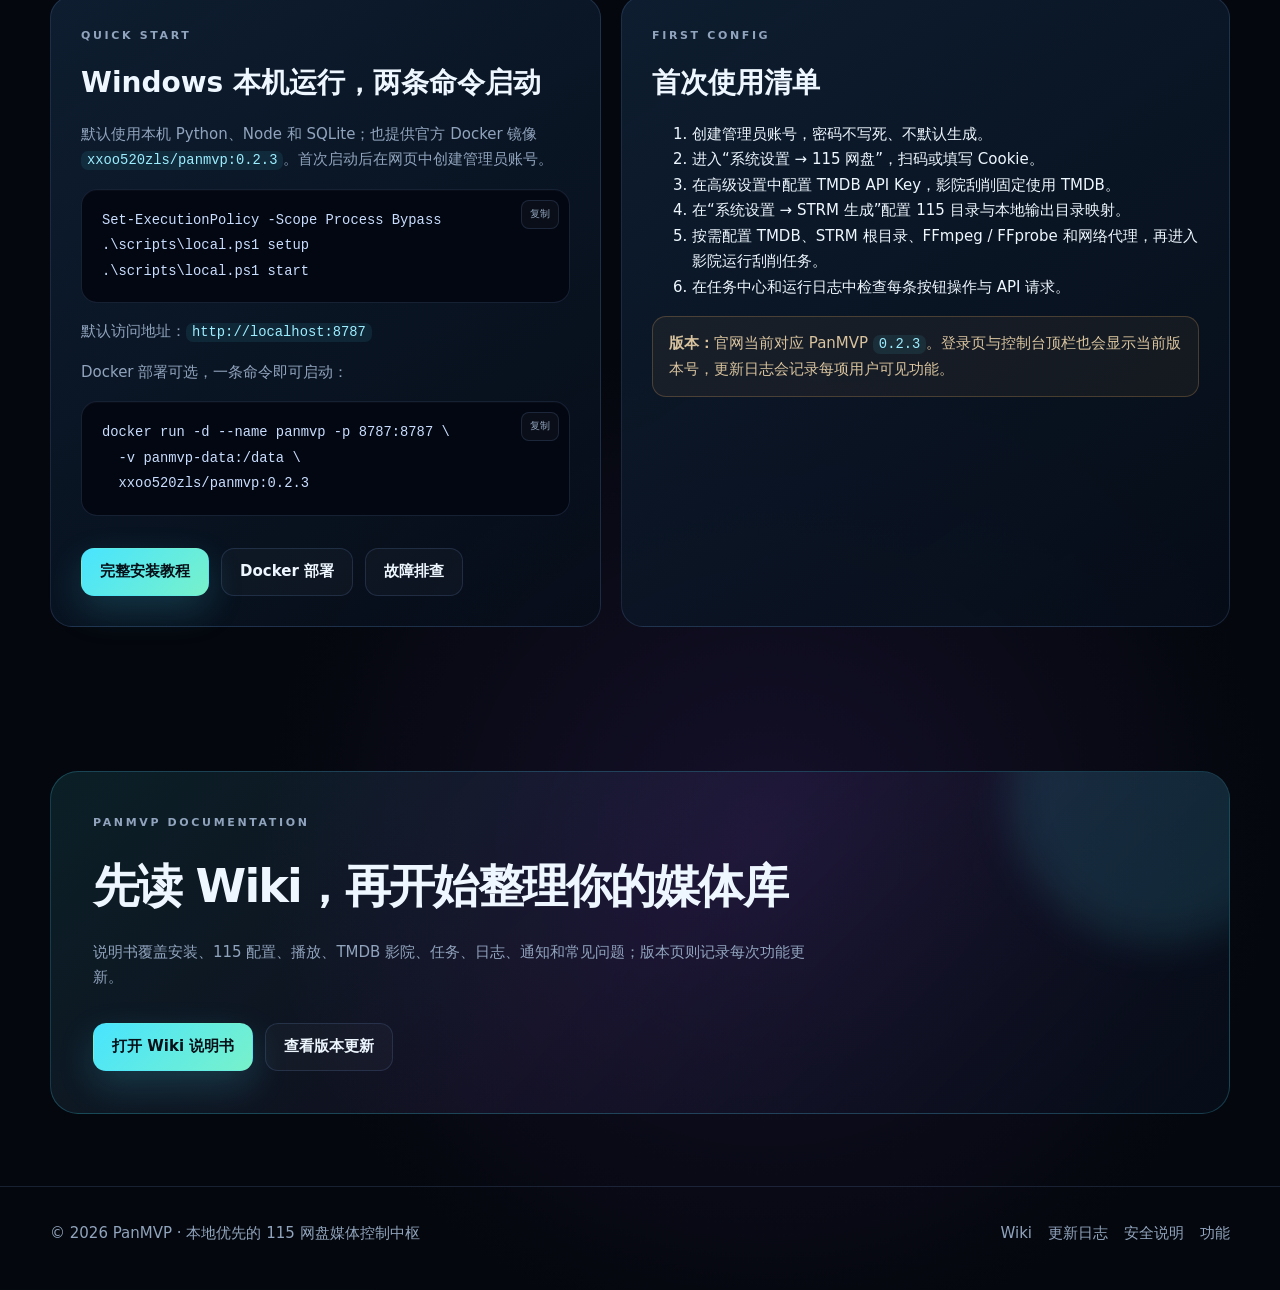
==== commit 4a657b00: "docs: 同步官网内容 v0.2.3" ====
--- a/index.html
+++ b/index.html
@@ -36,7 +36,7 @@
           <p class="hero-copy">PanMVP 把网盘文件、资源搜索、302/HLS 播放、TMDB 刮削、订阅任务、Emby 与运行日志收进一个本地控制中枢。数据留在你的电脑，体验接近成熟的媒体服务器。</p>
           <div class="hero-actions">
             <a class="button primary" href="./guide.html#quickstart">查看安装说明 →</a>
-            <a class="button" href="./changelog.html">v0.2.2 更新内容</a>
+            <a class="button" href="./changelog.html">v0.2.3 更新内容</a>
           </div>
           <div class="hero-badges">
             <span class="pill">本机 FastAPI</span>
@@ -95,8 +95,8 @@
         </div>
         <div class="feature-grid">
           <article class="feature-card"><div class="feature-icon">◫</div><h3>115 原生文件管理</h3><p>浏览、下载、重命名、复制、移动、删除、官方分享和云下载，不修改网盘源文件结构。</p><span class="tag">115 WEBAPI</span></article>
-          <article class="feature-card"><div class="feature-icon">▶</div><h3>302 + HLS 双播放链路</h3><p>优先 302 直链，兼容失败时自动回退本机 FFmpeg HLS；黑色播放区域保留影院质感，播放按钮与控制文字使用高亮青色。</p><span class="tag">HIGH CONTRAST</span></article>
-          <article class="feature-card"><div class="feature-icon">✦</div><h3>独立 TMDB 刮削器</h3><p>文件名清洗、TMDB/IMDb ID 识别、候选评分、演员与剧照补全、Emby/Kodi 兼容 NFO，一次入库。</p><span class="tag">V0.2.2 重点</span></article>
+          <article class="feature-card"><div class="feature-icon">▶</div><h3>302 + HLS 双播放链路</h3><p>优先 302 直链；杜比 Vision、HDR/HLG 和 HEVC 自动走 SDR HLS 色调映射，避免偏色，同时保留黑色影院质感和高亮控制按钮。</p><span class="tag">HIGH CONTRAST</span></article>
+          <article class="feature-card"><div class="feature-icon">✦</div><h3>独立 TMDB 刮削器</h3><p>文件名清洗、TMDB/IMDb ID 识别、候选评分、演员与剧照补全、Emby/Kodi 兼容 NFO，一次入库。</p><span class="tag">V0.2.3 重点</span></article>
           <article class="feature-card"><div class="feature-icon">≋</div><h3>任务控制中心</h3><p>串行任务、断点继续、状态进度、失败重试和新增的一键删除；所有任务都有可追踪结果。</p><span class="tag">ONE-CLICK CLEAN</span></article>
           <article class="feature-card"><div class="feature-icon">◎</div><h3>115 账号资料卡</h3><p>展示本机代理读取的真实网盘头像、用户名、账号 ID、到期时间和空间；永久会员使用金色背景标识。</p><span class="tag">GOLD MEMBER</span></article>
           <article class="feature-card"><div class="feature-icon">⌕</div><h3>资源发现与订阅</h3><p>聚影搜索默认按 115 默认目录自动转存，磁力/电驴走云下载；Token 失效自动登录，并提供独立转存成功记录页。</p><span class="tag">AUTO TRANSFER</span></article>
@@ -162,7 +162,7 @@
         <div class="spotlight">
           <p class="eyebrow">QUICK START</p>
           <h3>Windows 本机运行，两条命令启动</h3>
-          <p>默认使用本机 Python、Node 和 SQLite；也提供官方 Docker 镜像 <code>xxoo520zls/panmvp:0.2.2</code>。首次启动后在网页中创建管理员账号。</p>
+          <p>默认使用本机 Python、Node 和 SQLite；也提供官方 Docker 镜像 <code>xxoo520zls/panmvp:0.2.3</code>。首次启动后在网页中创建管理员账号。</p>
           <pre><code>Set-ExecutionPolicy -Scope Process Bypass
 .\scripts\local.ps1 setup
 .\scripts\local.ps1 start</code></pre>
@@ -170,7 +170,7 @@
           <p>Docker 部署可选，一条命令即可启动：</p>
           <pre><code>docker run -d --name panmvp -p 8787:8787 \
   -v panmvp-data:/data \
-  xxoo520zls/panmvp:0.2.2</code></pre>
+  xxoo520zls/panmvp:0.2.3</code></pre>
           <div class="hero-actions"><a class="button primary" href="./guide.html#installation">完整安装教程</a><a class="button" href="./guide.html#docker">Docker 部署</a><a class="button" href="./guide.html#troubleshooting">故障排查</a></div>
         </div>
         <div class="spotlight">
@@ -184,7 +184,7 @@
             <li>按需配置 TMDB、STRM 根目录、FFmpeg / FFprobe 和网络代理，再进入影院运行刮削任务。</li>
             <li>在任务中心和运行日志中检查每条按钮操作与 API 请求。</li>
           </ol>
-          <div class="notice"><strong>版本：</strong>官网当前对应 PanMVP <code>0.2.2</code>。登录页与控制台顶栏也会显示当前版本号，更新日志会记录每项用户可见功能。</div>
+          <div class="notice"><strong>版本：</strong>官网当前对应 PanMVP <code>0.2.3</code>。登录页与控制台顶栏也会显示当前版本号，更新日志会记录每项用户可见功能。</div>
         </div>
       </div>
     </section>
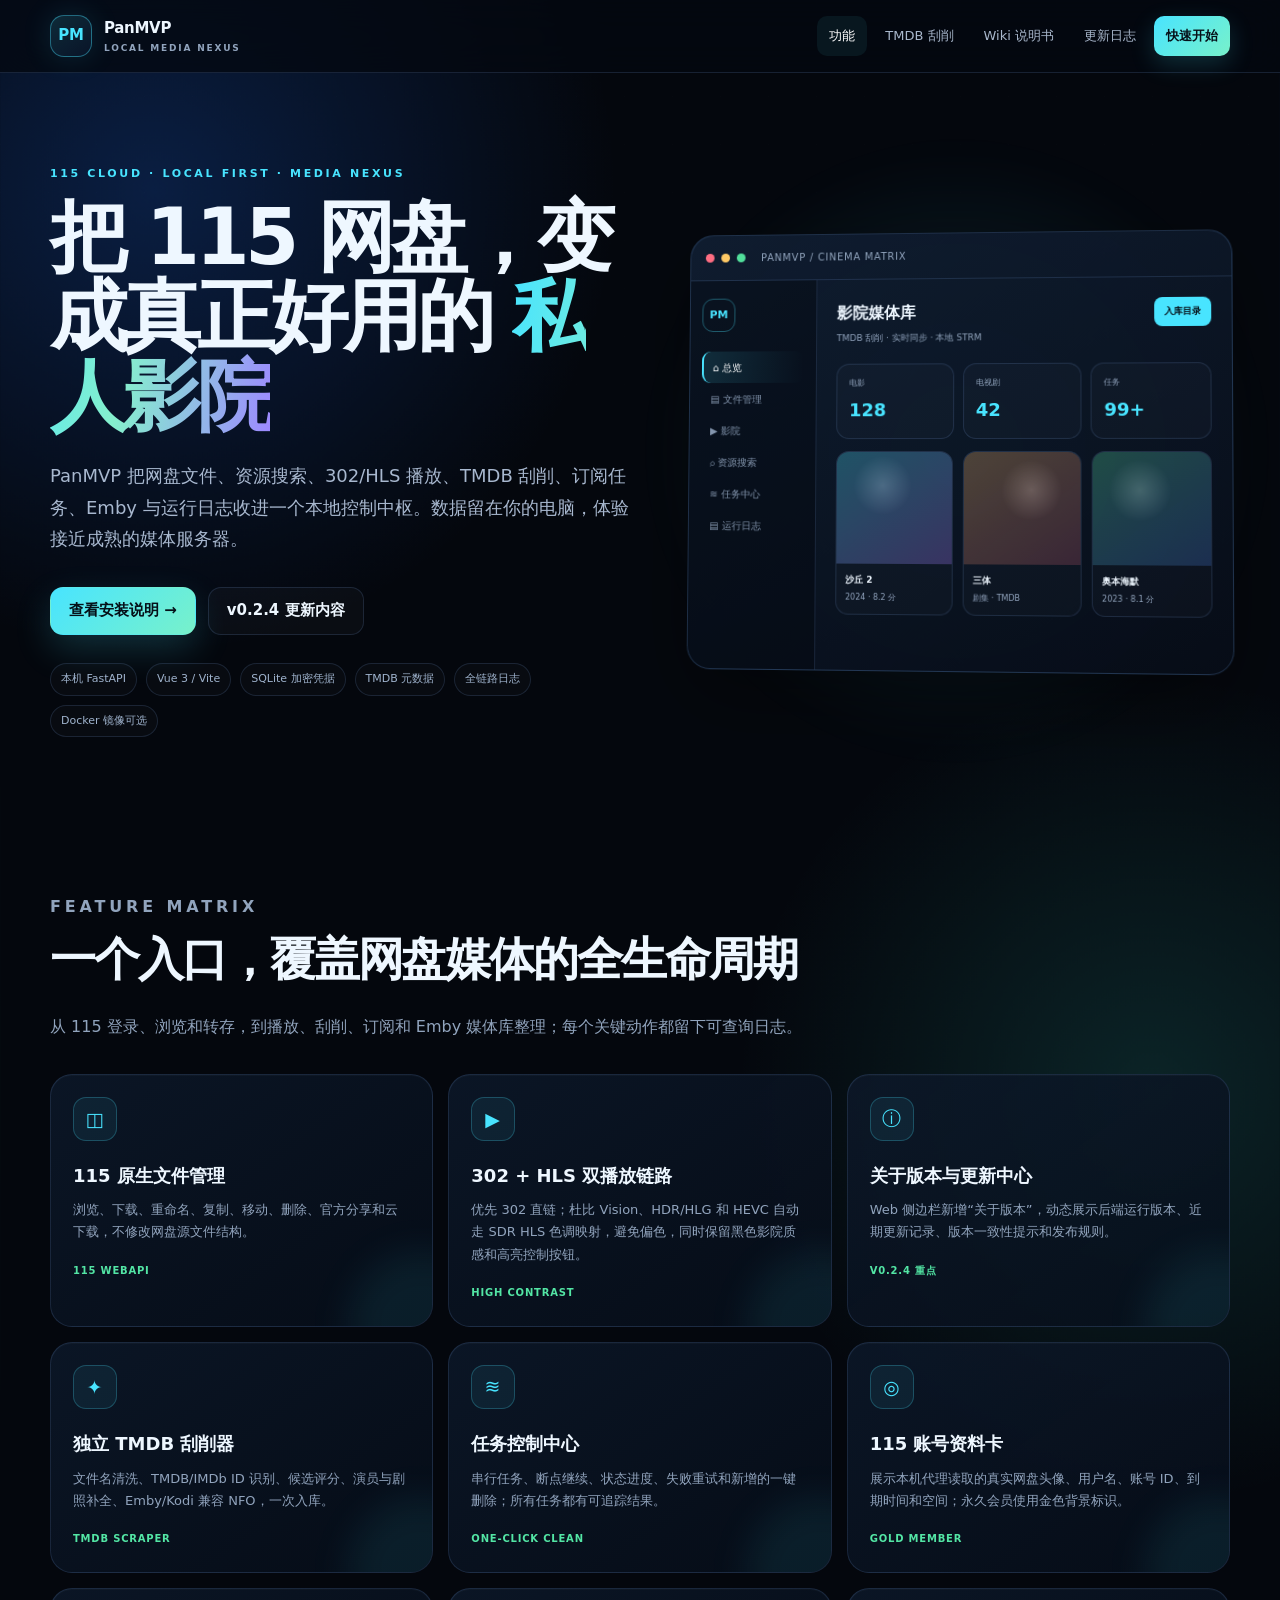
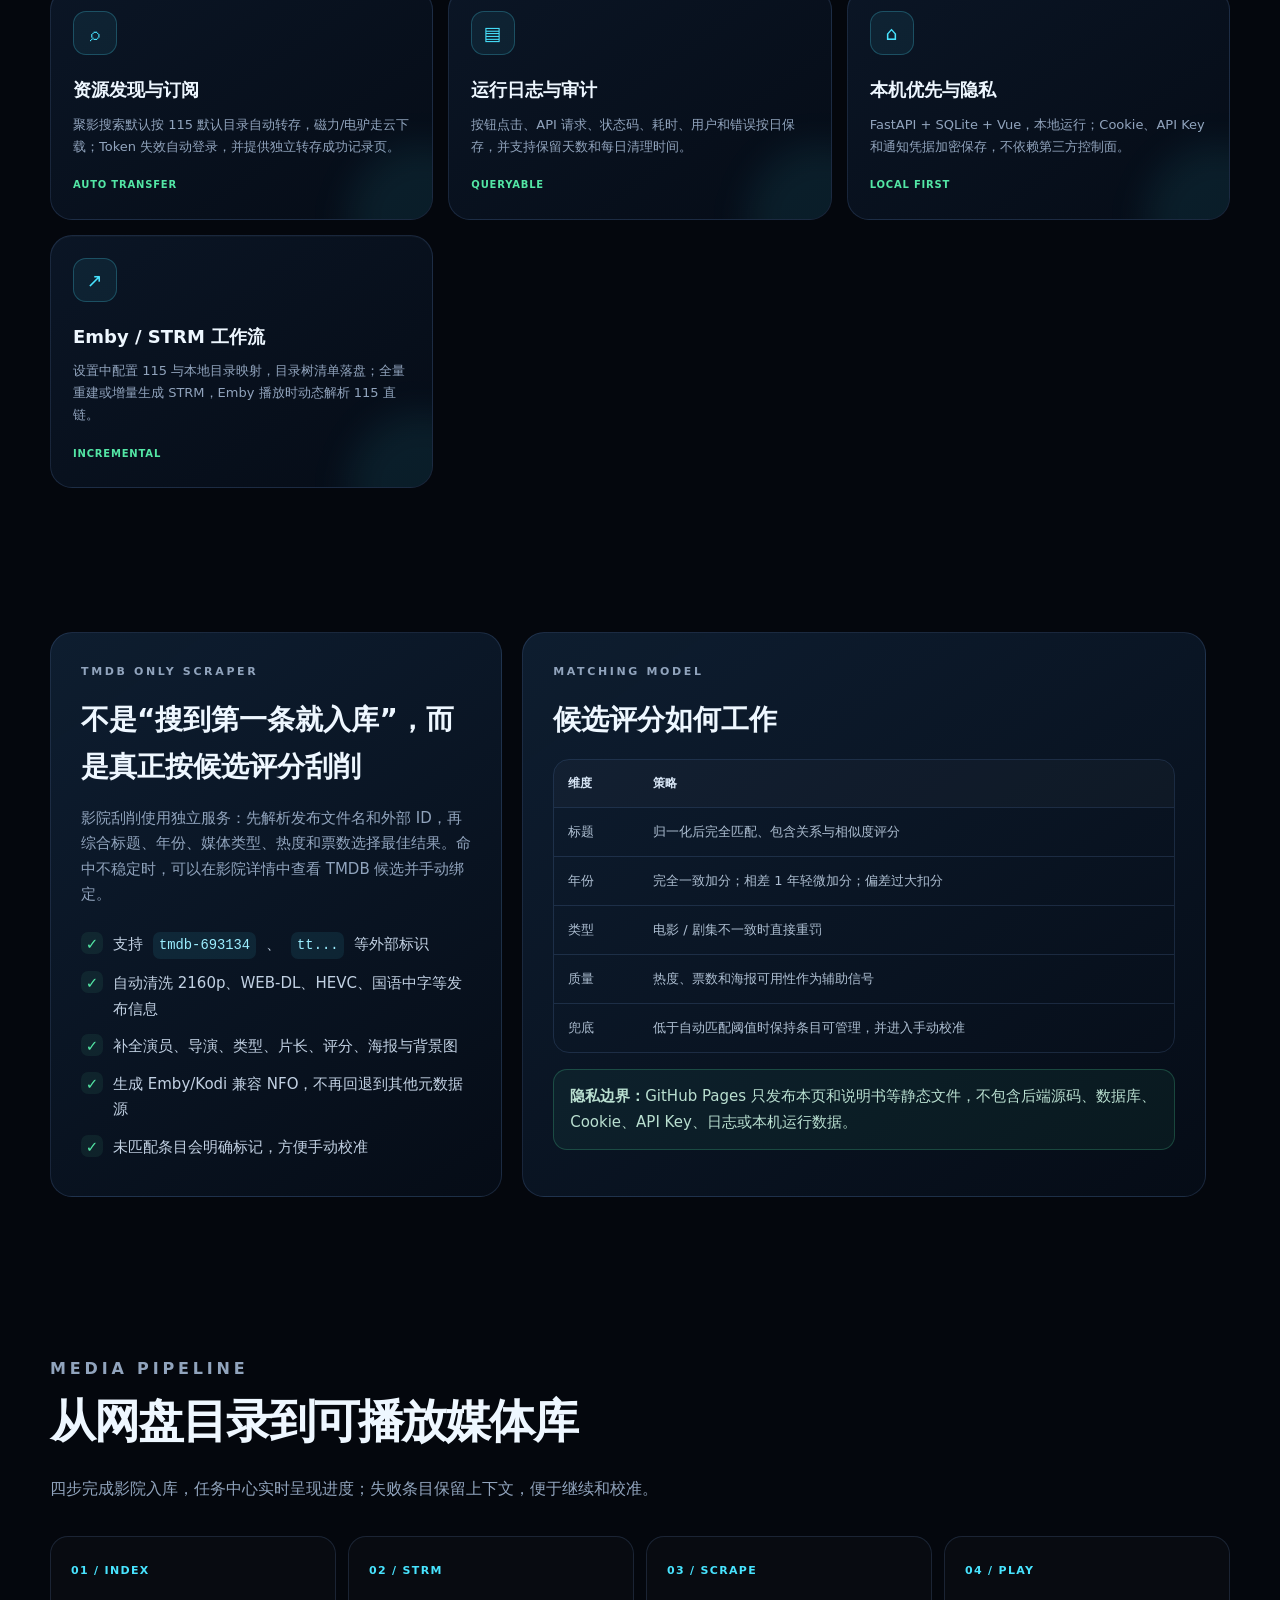
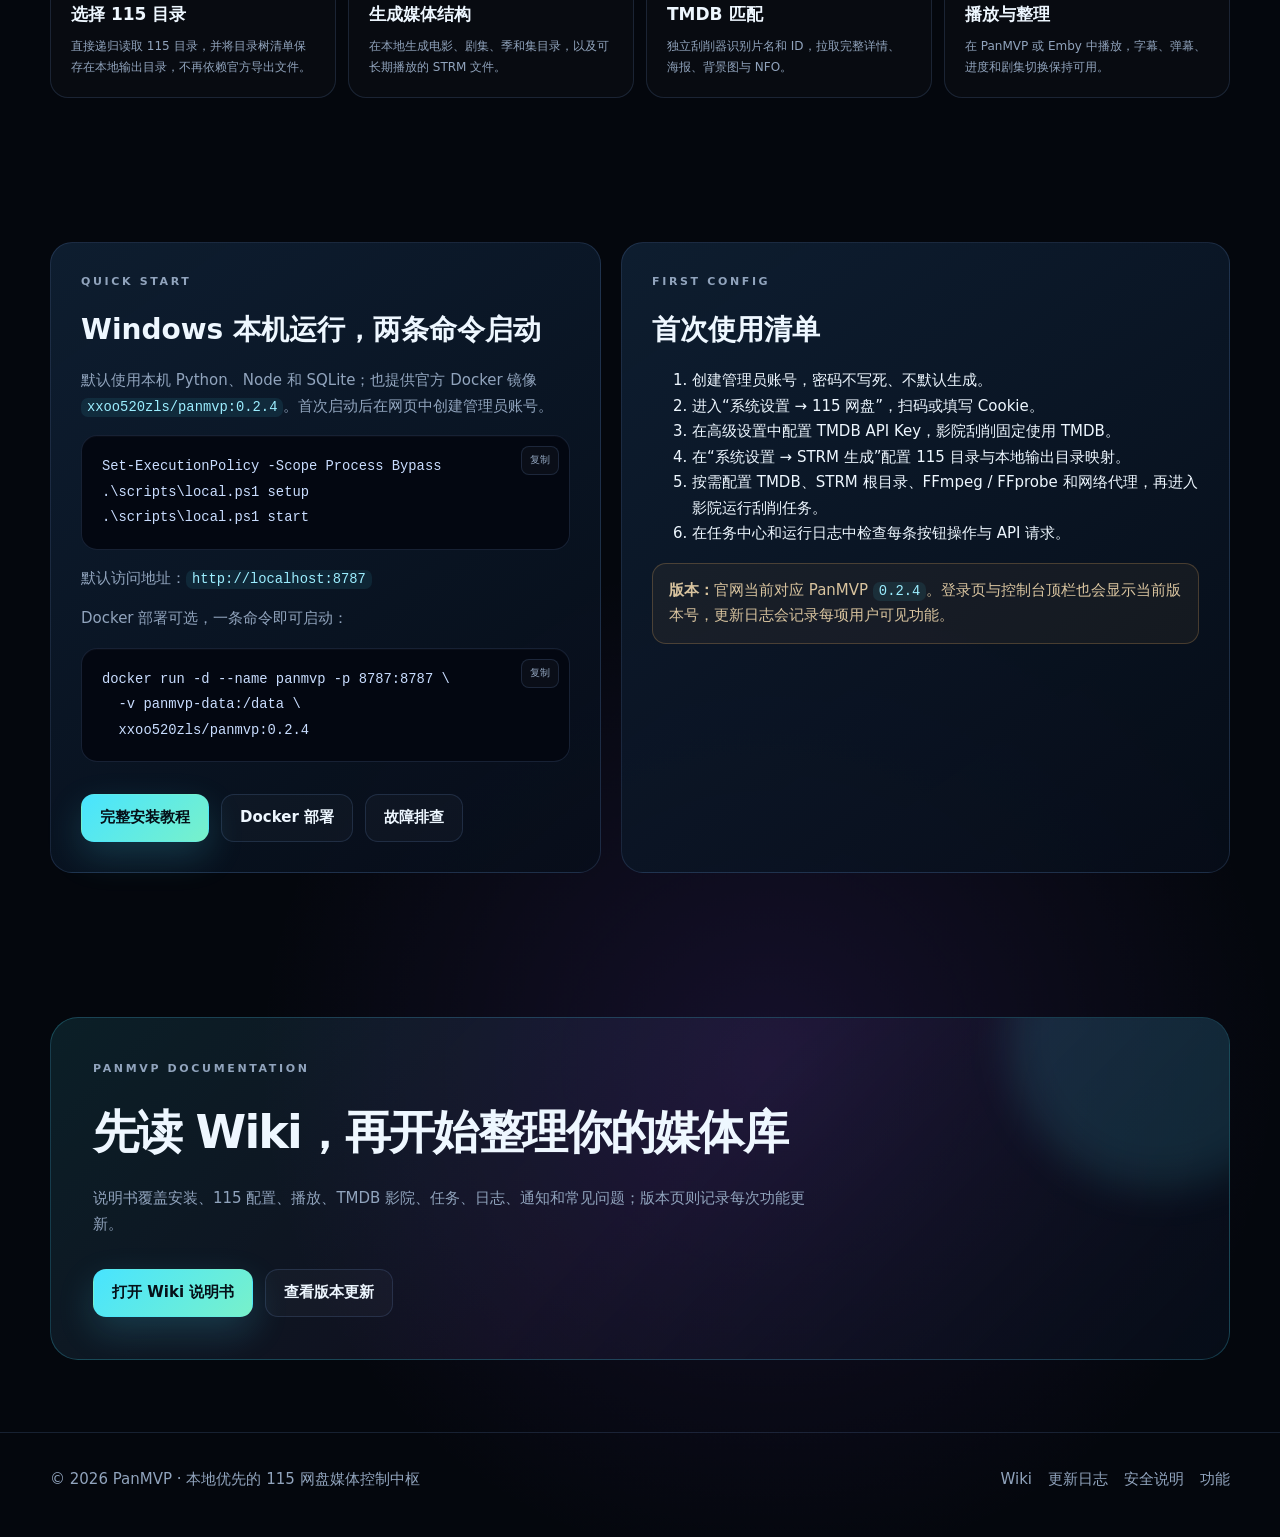
==== commit d1a24d86: "docs: 同步官网内容 v0.2.4" ====
--- a/index.html
+++ b/index.html
@@ -36,7 +36,7 @@
           <p class="hero-copy">PanMVP 把网盘文件、资源搜索、302/HLS 播放、TMDB 刮削、订阅任务、Emby 与运行日志收进一个本地控制中枢。数据留在你的电脑，体验接近成熟的媒体服务器。</p>
           <div class="hero-actions">
             <a class="button primary" href="./guide.html#quickstart">查看安装说明 →</a>
-            <a class="button" href="./changelog.html">v0.2.3 更新内容</a>
+            <a class="button" href="./changelog.html">v0.2.4 更新内容</a>
           </div>
           <div class="hero-badges">
             <span class="pill">本机 FastAPI</span>
@@ -96,7 +96,8 @@
         <div class="feature-grid">
           <article class="feature-card"><div class="feature-icon">◫</div><h3>115 原生文件管理</h3><p>浏览、下载、重命名、复制、移动、删除、官方分享和云下载，不修改网盘源文件结构。</p><span class="tag">115 WEBAPI</span></article>
           <article class="feature-card"><div class="feature-icon">▶</div><h3>302 + HLS 双播放链路</h3><p>优先 302 直链；杜比 Vision、HDR/HLG 和 HEVC 自动走 SDR HLS 色调映射，避免偏色，同时保留黑色影院质感和高亮控制按钮。</p><span class="tag">HIGH CONTRAST</span></article>
-          <article class="feature-card"><div class="feature-icon">✦</div><h3>独立 TMDB 刮削器</h3><p>文件名清洗、TMDB/IMDb ID 识别、候选评分、演员与剧照补全、Emby/Kodi 兼容 NFO，一次入库。</p><span class="tag">V0.2.3 重点</span></article>
+          <article class="feature-card"><div class="feature-icon">ⓘ</div><h3>关于版本与更新中心</h3><p>Web 侧边栏新增“关于版本”，动态展示后端运行版本、近期更新记录、版本一致性提示和发布规则。</p><span class="tag">V0.2.4 重点</span></article>
+          <article class="feature-card"><div class="feature-icon">✦</div><h3>独立 TMDB 刮削器</h3><p>文件名清洗、TMDB/IMDb ID 识别、候选评分、演员与剧照补全、Emby/Kodi 兼容 NFO，一次入库。</p><span class="tag">TMDB SCRAPER</span></article>
           <article class="feature-card"><div class="feature-icon">≋</div><h3>任务控制中心</h3><p>串行任务、断点继续、状态进度、失败重试和新增的一键删除；所有任务都有可追踪结果。</p><span class="tag">ONE-CLICK CLEAN</span></article>
           <article class="feature-card"><div class="feature-icon">◎</div><h3>115 账号资料卡</h3><p>展示本机代理读取的真实网盘头像、用户名、账号 ID、到期时间和空间；永久会员使用金色背景标识。</p><span class="tag">GOLD MEMBER</span></article>
           <article class="feature-card"><div class="feature-icon">⌕</div><h3>资源发现与订阅</h3><p>聚影搜索默认按 115 默认目录自动转存，磁力/电驴走云下载；Token 失效自动登录，并提供独立转存成功记录页。</p><span class="tag">AUTO TRANSFER</span></article>
@@ -162,7 +163,7 @@
         <div class="spotlight">
           <p class="eyebrow">QUICK START</p>
           <h3>Windows 本机运行，两条命令启动</h3>
-          <p>默认使用本机 Python、Node 和 SQLite；也提供官方 Docker 镜像 <code>xxoo520zls/panmvp:0.2.3</code>。首次启动后在网页中创建管理员账号。</p>
+          <p>默认使用本机 Python、Node 和 SQLite；也提供官方 Docker 镜像 <code>xxoo520zls/panmvp:0.2.4</code>。首次启动后在网页中创建管理员账号。</p>
           <pre><code>Set-ExecutionPolicy -Scope Process Bypass
 .\scripts\local.ps1 setup
 .\scripts\local.ps1 start</code></pre>
@@ -170,7 +171,7 @@
           <p>Docker 部署可选，一条命令即可启动：</p>
           <pre><code>docker run -d --name panmvp -p 8787:8787 \
   -v panmvp-data:/data \
-  xxoo520zls/panmvp:0.2.3</code></pre>
+  xxoo520zls/panmvp:0.2.4</code></pre>
           <div class="hero-actions"><a class="button primary" href="./guide.html#installation">完整安装教程</a><a class="button" href="./guide.html#docker">Docker 部署</a><a class="button" href="./guide.html#troubleshooting">故障排查</a></div>
         </div>
         <div class="spotlight">
@@ -184,7 +185,7 @@
             <li>按需配置 TMDB、STRM 根目录、FFmpeg / FFprobe 和网络代理，再进入影院运行刮削任务。</li>
             <li>在任务中心和运行日志中检查每条按钮操作与 API 请求。</li>
           </ol>
-          <div class="notice"><strong>版本：</strong>官网当前对应 PanMVP <code>0.2.3</code>。登录页与控制台顶栏也会显示当前版本号，更新日志会记录每项用户可见功能。</div>
+          <div class="notice"><strong>版本：</strong>官网当前对应 PanMVP <code>0.2.4</code>。登录页与控制台顶栏也会显示当前版本号，更新日志会记录每项用户可见功能。</div>
         </div>
       </div>
     </section>
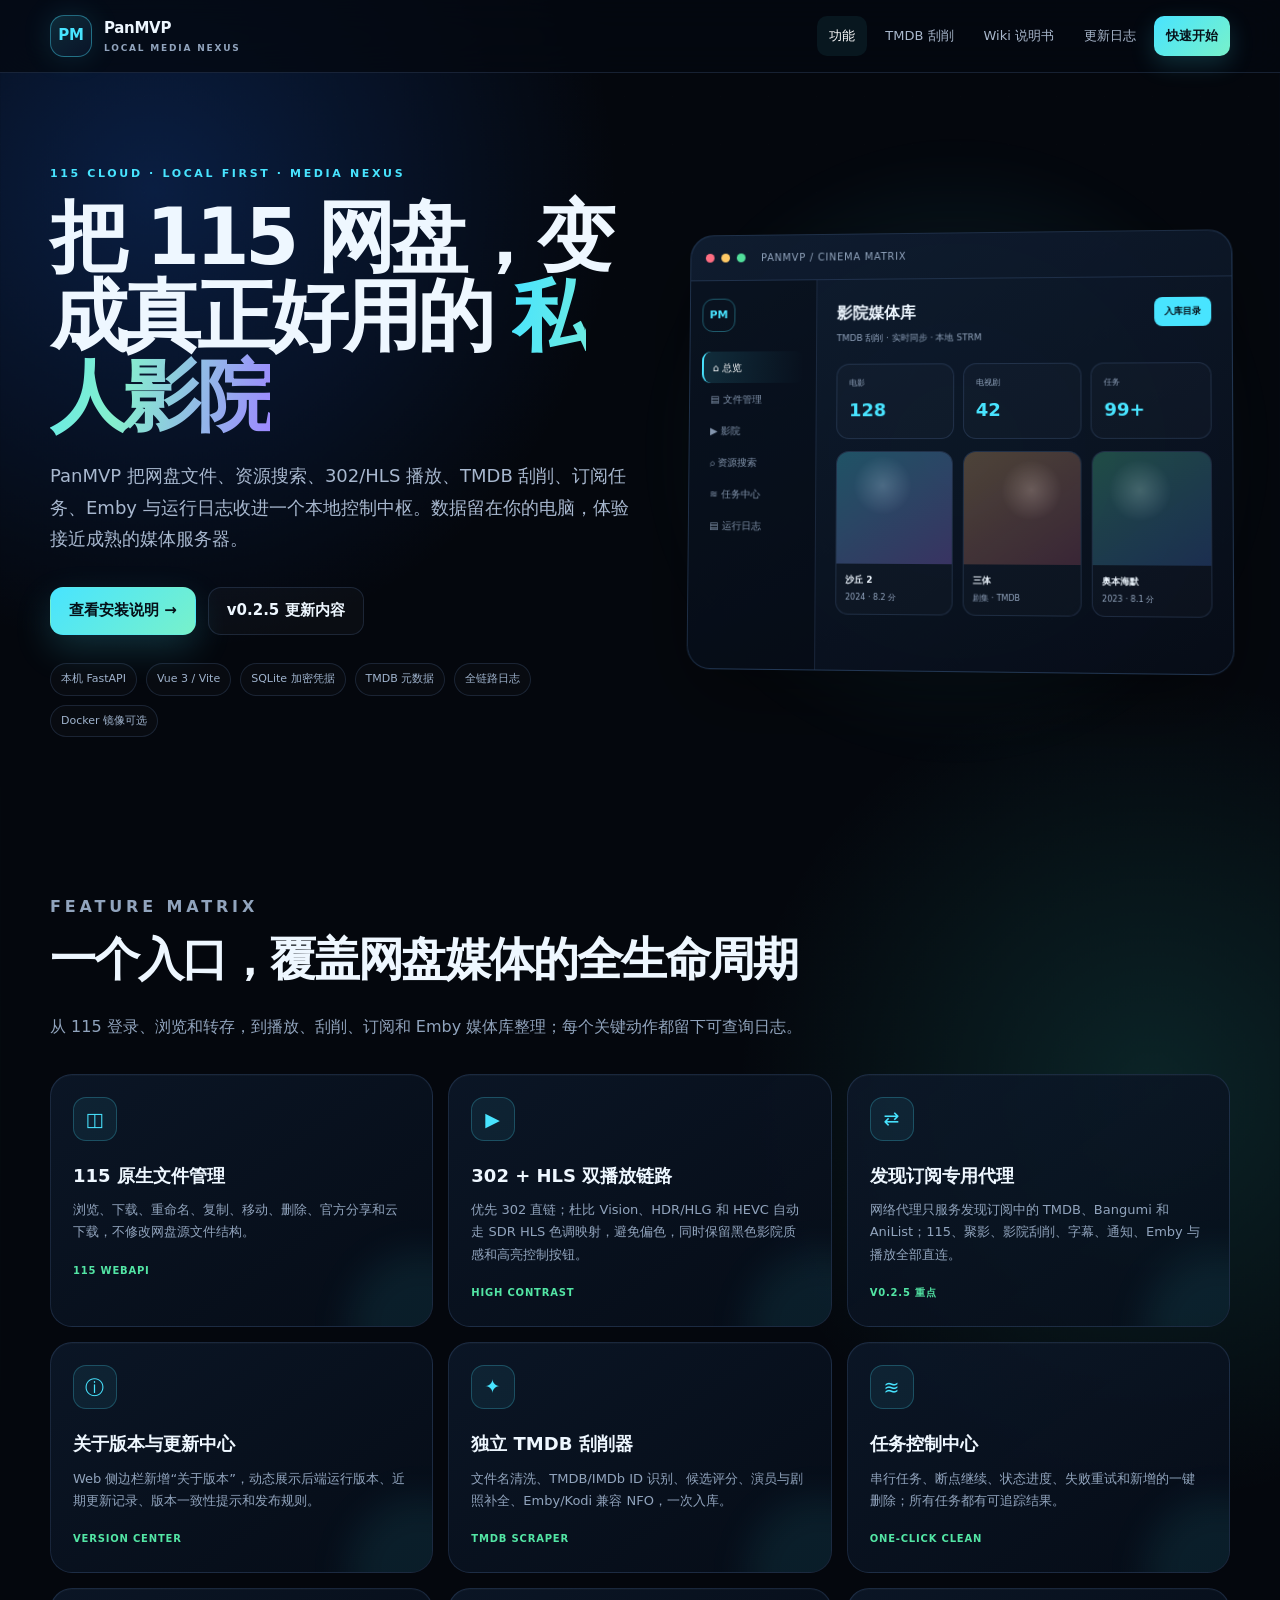
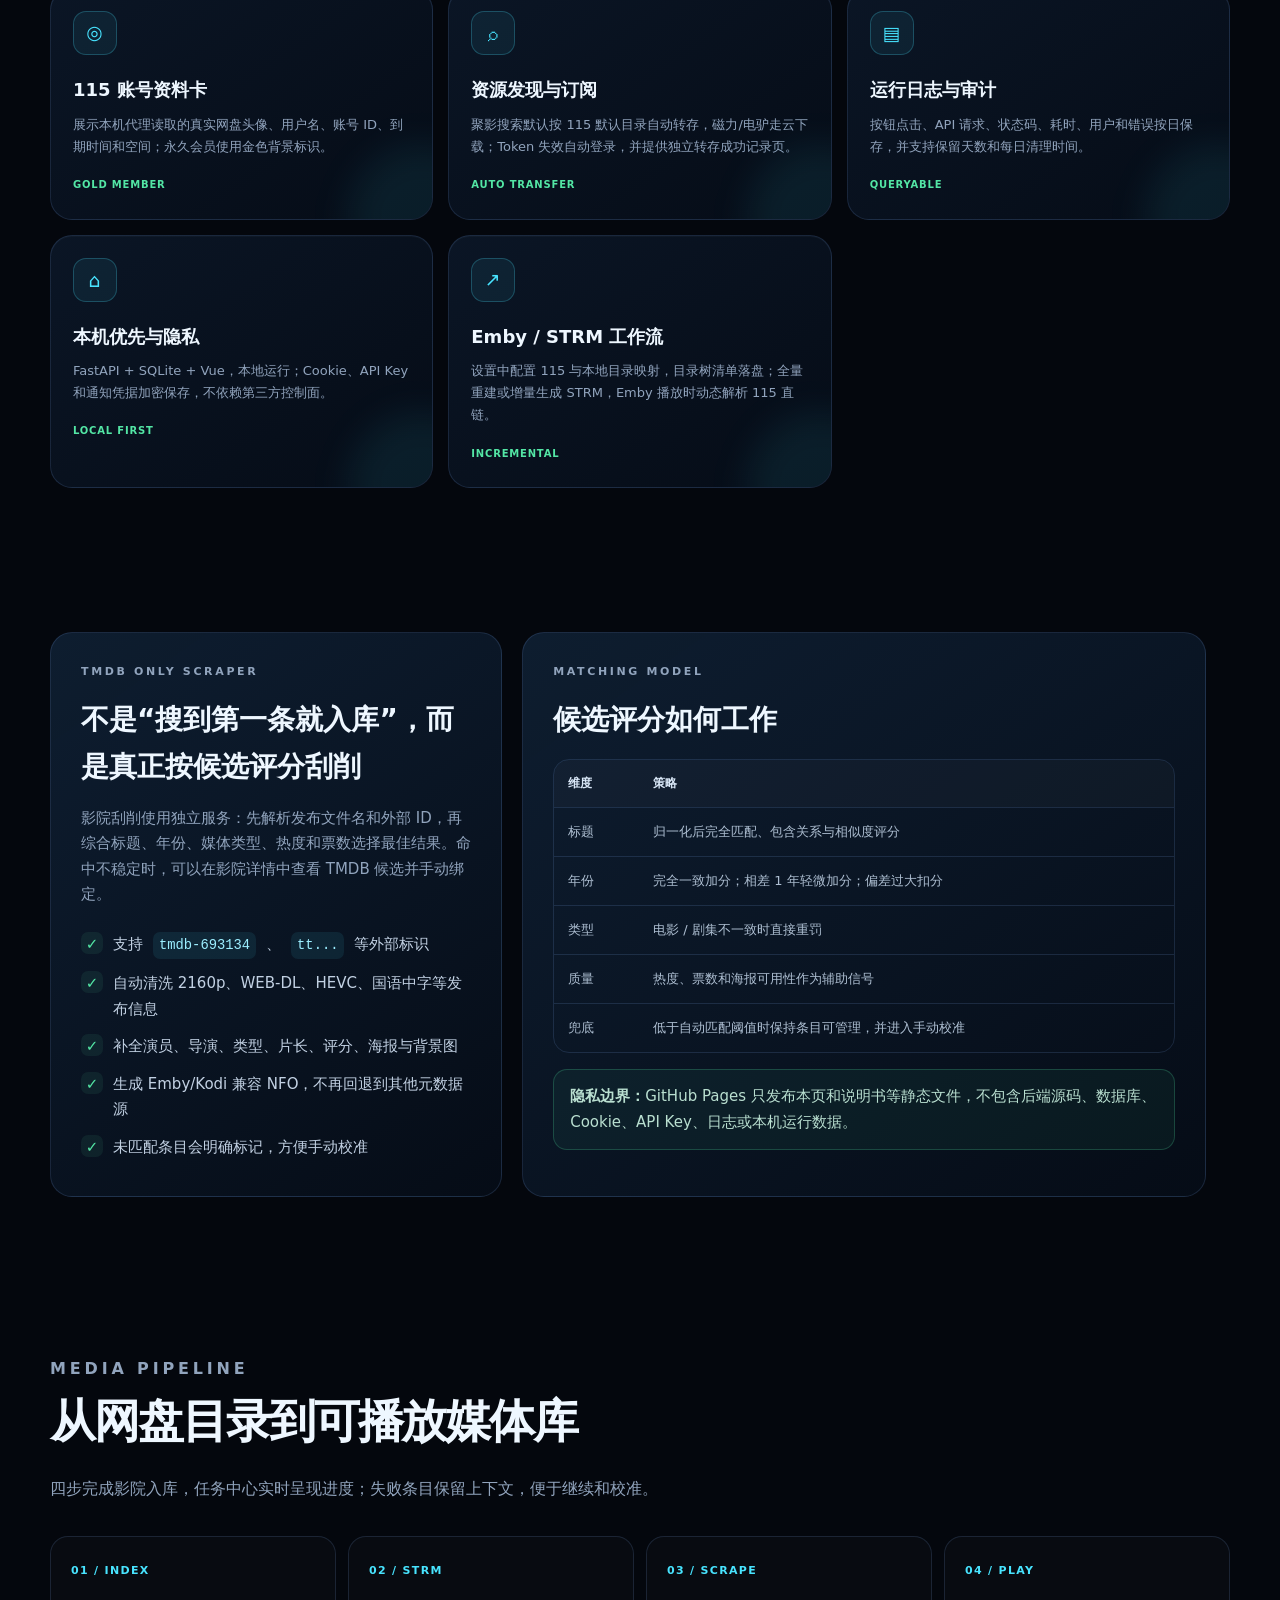
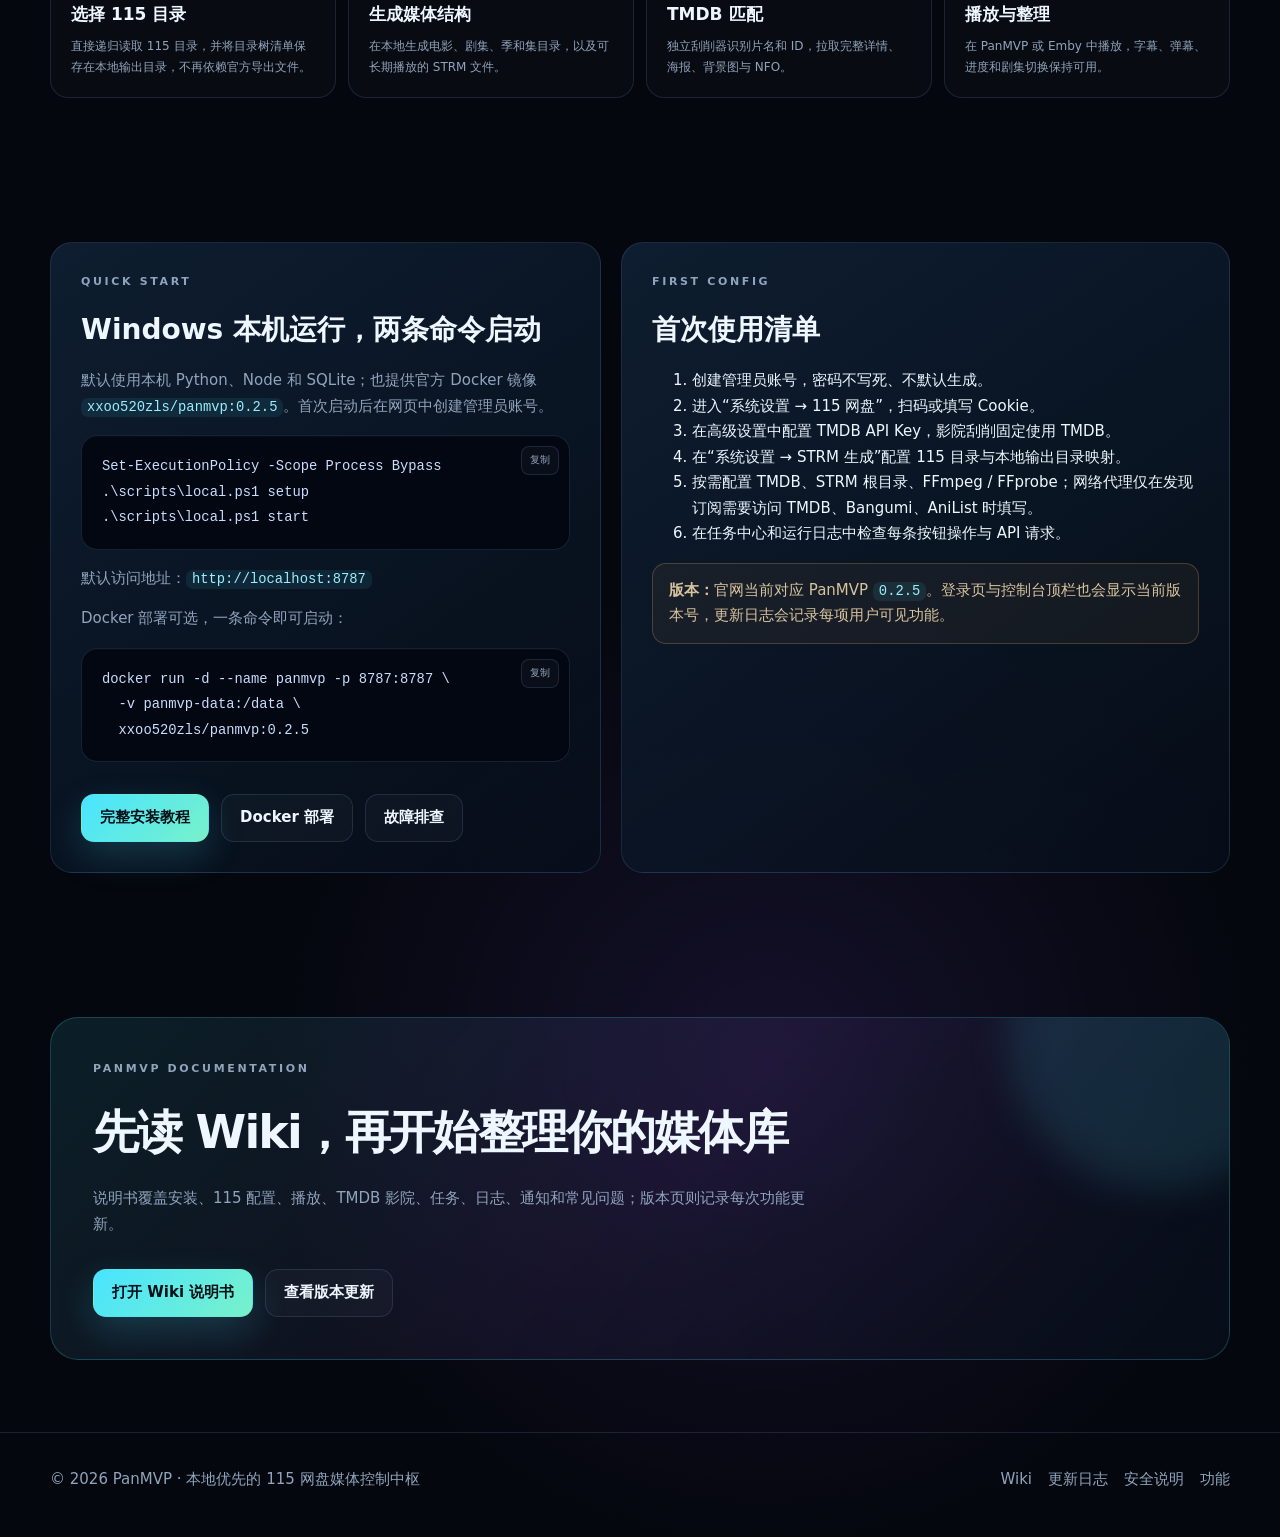
==== commit 28bef98b: "docs: 同步官网内容 v0.2.5" ====
--- a/index.html
+++ b/index.html
@@ -36,7 +36,7 @@
           <p class="hero-copy">PanMVP 把网盘文件、资源搜索、302/HLS 播放、TMDB 刮削、订阅任务、Emby 与运行日志收进一个本地控制中枢。数据留在你的电脑，体验接近成熟的媒体服务器。</p>
           <div class="hero-actions">
             <a class="button primary" href="./guide.html#quickstart">查看安装说明 →</a>
-            <a class="button" href="./changelog.html">v0.2.4 更新内容</a>
+            <a class="button" href="./changelog.html">v0.2.5 更新内容</a>
           </div>
           <div class="hero-badges">
             <span class="pill">本机 FastAPI</span>
@@ -96,7 +96,8 @@
         <div class="feature-grid">
           <article class="feature-card"><div class="feature-icon">◫</div><h3>115 原生文件管理</h3><p>浏览、下载、重命名、复制、移动、删除、官方分享和云下载，不修改网盘源文件结构。</p><span class="tag">115 WEBAPI</span></article>
           <article class="feature-card"><div class="feature-icon">▶</div><h3>302 + HLS 双播放链路</h3><p>优先 302 直链；杜比 Vision、HDR/HLG 和 HEVC 自动走 SDR HLS 色调映射，避免偏色，同时保留黑色影院质感和高亮控制按钮。</p><span class="tag">HIGH CONTRAST</span></article>
-          <article class="feature-card"><div class="feature-icon">ⓘ</div><h3>关于版本与更新中心</h3><p>Web 侧边栏新增“关于版本”，动态展示后端运行版本、近期更新记录、版本一致性提示和发布规则。</p><span class="tag">V0.2.4 重点</span></article>
+          <article class="feature-card"><div class="feature-icon">⇄</div><h3>发现订阅专用代理</h3><p>网络代理只服务发现订阅中的 TMDB、Bangumi 和 AniList；115、聚影、影院刮削、字幕、通知、Emby 与播放全部直连。</p><span class="tag">V0.2.5 重点</span></article>
+          <article class="feature-card"><div class="feature-icon">ⓘ</div><h3>关于版本与更新中心</h3><p>Web 侧边栏新增“关于版本”，动态展示后端运行版本、近期更新记录、版本一致性提示和发布规则。</p><span class="tag">VERSION CENTER</span></article>
           <article class="feature-card"><div class="feature-icon">✦</div><h3>独立 TMDB 刮削器</h3><p>文件名清洗、TMDB/IMDb ID 识别、候选评分、演员与剧照补全、Emby/Kodi 兼容 NFO，一次入库。</p><span class="tag">TMDB SCRAPER</span></article>
           <article class="feature-card"><div class="feature-icon">≋</div><h3>任务控制中心</h3><p>串行任务、断点继续、状态进度、失败重试和新增的一键删除；所有任务都有可追踪结果。</p><span class="tag">ONE-CLICK CLEAN</span></article>
           <article class="feature-card"><div class="feature-icon">◎</div><h3>115 账号资料卡</h3><p>展示本机代理读取的真实网盘头像、用户名、账号 ID、到期时间和空间；永久会员使用金色背景标识。</p><span class="tag">GOLD MEMBER</span></article>
@@ -163,7 +164,7 @@
         <div class="spotlight">
           <p class="eyebrow">QUICK START</p>
           <h3>Windows 本机运行，两条命令启动</h3>
-          <p>默认使用本机 Python、Node 和 SQLite；也提供官方 Docker 镜像 <code>xxoo520zls/panmvp:0.2.4</code>。首次启动后在网页中创建管理员账号。</p>
+          <p>默认使用本机 Python、Node 和 SQLite；也提供官方 Docker 镜像 <code>xxoo520zls/panmvp:0.2.5</code>。首次启动后在网页中创建管理员账号。</p>
           <pre><code>Set-ExecutionPolicy -Scope Process Bypass
 .\scripts\local.ps1 setup
 .\scripts\local.ps1 start</code></pre>
@@ -171,7 +172,7 @@
           <p>Docker 部署可选，一条命令即可启动：</p>
           <pre><code>docker run -d --name panmvp -p 8787:8787 \
   -v panmvp-data:/data \
-  xxoo520zls/panmvp:0.2.4</code></pre>
+  xxoo520zls/panmvp:0.2.5</code></pre>
           <div class="hero-actions"><a class="button primary" href="./guide.html#installation">完整安装教程</a><a class="button" href="./guide.html#docker">Docker 部署</a><a class="button" href="./guide.html#troubleshooting">故障排查</a></div>
         </div>
         <div class="spotlight">
@@ -182,10 +183,10 @@
             <li>进入“系统设置 → 115 网盘”，扫码或填写 Cookie。</li>
             <li>在高级设置中配置 TMDB API Key，影院刮削固定使用 TMDB。</li>
             <li>在“系统设置 → STRM 生成”配置 115 目录与本地输出目录映射。</li>
-            <li>按需配置 TMDB、STRM 根目录、FFmpeg / FFprobe 和网络代理，再进入影院运行刮削任务。</li>
+            <li>按需配置 TMDB、STRM 根目录、FFmpeg / FFprobe；网络代理仅在发现订阅需要访问 TMDB、Bangumi、AniList 时填写。</li>
             <li>在任务中心和运行日志中检查每条按钮操作与 API 请求。</li>
           </ol>
-          <div class="notice"><strong>版本：</strong>官网当前对应 PanMVP <code>0.2.4</code>。登录页与控制台顶栏也会显示当前版本号，更新日志会记录每项用户可见功能。</div>
+          <div class="notice"><strong>版本：</strong>官网当前对应 PanMVP <code>0.2.5</code>。登录页与控制台顶栏也会显示当前版本号，更新日志会记录每项用户可见功能。</div>
         </div>
       </div>
     </section>
